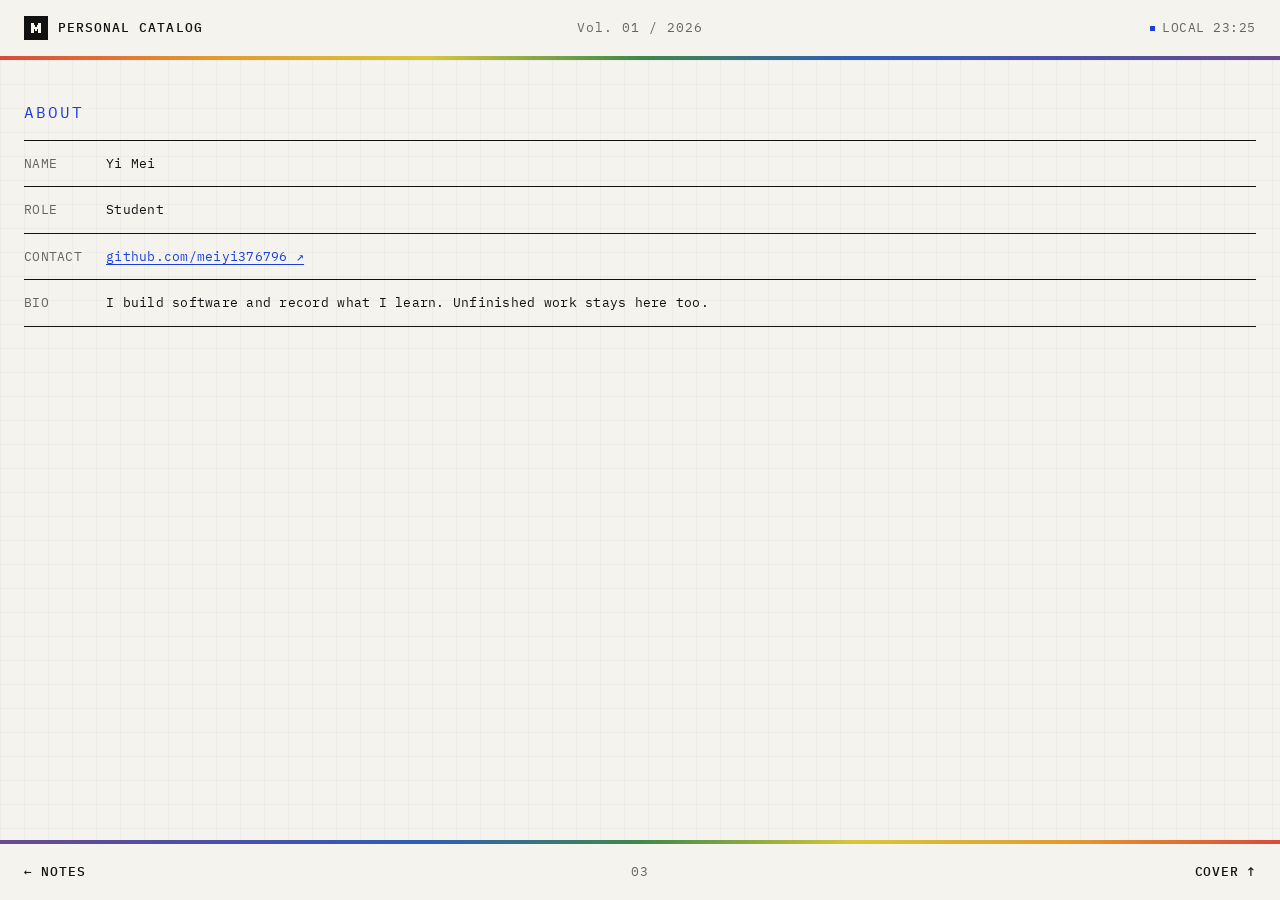
==== about/index.html @ 5c48a01b "chore: deploy site (1527cb1)" ====
<!DOCTYPE html><html lang="en"><head><meta charset="utf-8"><meta name="viewport" content="width=device-width, initial-scale=1"><title>About — Personal Catalog</title><meta name="description" content="I build software and record what I learn. Unfinished work stays here too."><meta name="author" content="Yi Mei"><meta name="theme-color" content="#F4F3EE"><link rel="canonical" href="https://meiyi376796.github.io/about/"><link rel="icon" type="image/svg+xml" href="/favicon.svg"><meta property="og:type" content="website"><meta property="og:site_name" content="Personal Catalog"><meta property="og:title" content="About — Personal Catalog"><meta property="og:description" content="I build software and record what I learn. Unfinished work stays here too."><meta property="og:url" content="https://meiyi376796.github.io/about/"><meta name="twitter:card" content="summary"><meta name="twitter:title" content="About — Personal Catalog"><meta name="twitter:description" content="I build software and record what I learn. Unfinished work stays here too."><link rel="preload" href="/_astro/libre-franklin-latin-400-normal.DNAyL8lK.woff2" as="font" type="font/woff2" crossorigin="anonymous"><link rel="preload" href="/_astro/libre-franklin-latin-700-normal.TBBKpXzk.woff2" as="font" type="font/woff2" crossorigin="anonymous"><link rel="preload" href="/_astro/ibm-plex-mono-latin-400-normal.DMJ8VG8y.woff2" as="font" type="font/woff2" crossorigin="anonymous"><link rel="preload" href="/_astro/ibm-plex-mono-latin-500-normal.DSY6xOcd.woff2" as="font" type="font/woff2" crossorigin="anonymous"><link rel="stylesheet" href="/_astro/sections.2xleuNzZ.css"></head><body class="site"><a class="skip" href="#main">Skip to content</a><header class="site-header"><div class="masthead"><a class="brand" href="/" aria-label="Personal Catalog, home"><span class="brand__mark" aria-hidden="true"><svg viewBox="0 0 16 16" shape-rendering="crispEdges" aria-hidden="true" focusable="false"><g fill="currentColor"><rect x="3" y="3" width="3" height="10"></rect><rect x="10" y="3" width="3" height="10"></rect><rect x="6" y="5" width="1" height="2"></rect><rect x="9" y="5" width="1" height="2"></rect><rect x="6" y="7" width="4" height="2"></rect><rect x="7" y="9" width="2" height="2"></rect></g></svg></span><span class="brand__text">Personal Catalog</span></a><span class="masthead__edition" data-volume>Vol. 01 / 2026</span><div class="clock" aria-hidden="true"><span class="clock__dot"></span><span id="clock">LOCAL</span></div></div><div class="rainbow" aria-hidden="true"></div></header><script>
  // Inline so the clock is set before the new page is captured.
  const clock = document.getElementById("clock");
  const fmt = new Intl.DateTimeFormat("en-GB", {
    hour: "2-digit",
    minute: "2-digit",
    hour12: false,
  });
  let timer;
  const tick = () => {
    const now = new Date();
    clock.textContent = `LOCAL ${fmt.format(now)}`;
    clearTimeout(timer);
    timer = window.setTimeout(
      tick,
      60000 - (now.getSeconds() * 1000 + now.getMilliseconds()),
    );
  };
  tick();
  document.addEventListener("visibilitychange", () => {
    if (!document.hidden) tick();
  });

  const brand = document.querySelector(".brand");
  const brandText = brand?.querySelector(".brand__text");

  const fitBrand = () => {
    if (!brand || !brandText) return;
    brand.removeAttribute("data-compact");
    if (brandText.scrollWidth > brandText.clientWidth) {
      brand.setAttribute("data-compact", "");
    }
  };

  fitBrand();
  document.fonts?.ready.then(fitBrand);
  window.addEventListener("resize", fitBrand, { passive: true });
  // Pinch zoom moves the visual viewport without a window resize, so refit on both signals.
  window.visualViewport?.addEventListener("resize", fitBrand, { passive: true });
  window.addEventListener("pageshow", fitBrand);
  if ("ResizeObserver" in window && brandText) {
    new ResizeObserver(fitBrand).observe(brandText);
  }
</script><main class="stage" id="main" tabindex="-1"><section class="sheet" aria-label="About"><div class="sheet__main"><div class="sheet__body"><div class="sheet__head"><h1 class="sheet__title">About</h1></div><dl class="spec-table"><div><dt>Name</dt><dd>Yi Mei</dd></div><div><dt>Role</dt><dd>Student</dd></div><div><dt>Contact</dt><dd><a href="https://github.com/meiyi376796" target="_blank" rel="noopener noreferrer">github.com/meiyi376796 ↗<span class="visually-hidden"> (opens in a new tab)</span></a></dd></div><div class="spec-table__bio"><dt>Bio</dt><dd>I build software and record what I learn. Unfinished work stays here too.</dd></div></dl></div></div></section></main><footer class="bar"><div class="rainbow rainbow--reverse" aria-hidden="true"></div><div class="bar__inner"><a class="bar__link" href="/notes/" aria-label="Notes">← Notes</a><span class="bar__center">03</span><a class="bar__link bar__link--next" href="/" aria-label="Cover">Cover ↑</a></div></footer><script type="module">var e=document.querySelector(`[data-scroll-top]`),t=document.querySelector(`.stage`);e?.addEventListener(`click`,e=>{if(!t)return;e.preventDefault();let n=window.matchMedia(`(prefers-reduced-motion: reduce)`).matches;t.scrollTo({top:0,behavior:n?`auto`:`smooth`})});</script><div class="gate gate--narrow"><p class="gate__kicker">Minimum viewport</p><p class="gate__title">320 px</p><p class="gate__note">Zoom out to continue.</p></div><div class="gate gate--wide"><p class="gate__kicker">Maximum viewport</p><p class="gate__title">2560 px</p><p class="gate__note">Zoom in to continue.</p></div><div class="gate gate--fallback"><p class="gate__kicker">Unsupported browser</p><p class="gate__title">Update required.</p><p class="gate__note">This catalog needs a current browser.</p></div><script type="module">var e=e=>String(e).padStart(2,`0`),t={startYear:2026,rolloverMonth:5,rolloverDay:27},{label:n}=((n=new Date)=>{let r=t.rolloverMonth-1,i=n.getFullYear();return n.getMonth()>r||n.getMonth()===r&&n.getDate()>=t.rolloverDay||--i,i=Math.max(i,t.startYear),{label:`Vol. ${e(i-t.startYear+1)} / ${i}`}})();document.querySelectorAll(`[data-volume]`).forEach(e=>{e.textContent=n});</script></body></html>
---- _astro/sections.2xleuNzZ.css ----
:root{--paper:#f4f3ee;--platinum:#e7e5de;--ink:#111;--muted:#666660;--accent:#1b3fd8;--rainbow-1:#d94a3a;--rainbow-2:#e39b2d;--rainbow-3:#d8c63a;--rainbow-4:#3c8a4a;--rainbow-5:#2e5fb7;--rainbow-6:#4b4fa8;--rainbow-7:#6b4a8e;--mono:"IBM Plex Mono", ui-monospace, monospace;--sans:"Libre Franklin", "Helvetica Neue", Arial, sans-serif;--text-micro:11px;--text-mono:13px;--text-small:16px;--text-body:18px;--text-lede:clamp(20px, 2vw, 24px);--text-h2:32px;--text-display-cover:clamp(56px, min(8vw, 13vh), 120px);--text-display-catalog:clamp(64px, min(11vw, 16vh), 150px);--text-display-404:clamp(56px, min(8vw, 12vh), 96px);--text-display-entry:clamp(52px, min(7vw, 11vh), 88px);--text-thesis:clamp(22px, min(2.4vw, 3.6vh), 30px);--tracking-tight:.02em;--tracking-snug:.04em;--tracking:.06em;--tracking-wide:.08em;--tracking-wider:.12em;--page:1280px;--gutter:24px;--masthead-h:56px;--strip-h:4px;--header-h:calc(var(--masthead-h) + var(--strip-h));--bar-h:56px;--bar-total:calc(var(--bar-h) + var(--strip-h));--step:80ms}@view-transition{navigation:auto}@font-face{font-family:Libre Franklin;src:url(/_astro/libre-franklin-latin-400-normal.DNAyL8lK.woff2)format("woff2");font-weight:400;font-style:normal;font-display:swap}@font-face{font-family:Libre Franklin;src:url(/_astro/libre-franklin-latin-700-normal.TBBKpXzk.woff2)format("woff2");font-weight:700;font-style:normal;font-display:swap}@font-face{font-family:IBM Plex Mono;src:url(/_astro/ibm-plex-mono-latin-400-normal.DMJ8VG8y.woff2)format("woff2");font-weight:400;font-style:normal;font-display:swap}@font-face{font-family:IBM Plex Mono;src:url(/_astro/ibm-plex-mono-latin-500-normal.DSY6xOcd.woff2)format("woff2");font-weight:500;font-style:normal;font-display:swap}*,:before,:after{box-sizing:border-box;border-radius:0}html{color-scheme:light;scrollbar-width:none;-webkit-text-size-adjust:100%;text-size-adjust:100%}html::-webkit-scrollbar{display:none}body{background:var(--paper);color:var(--ink);font-family:var(--sans);font-size:var(--text-small);margin:0;line-height:1.65}.site{overflow:hidden}::selection{background:var(--ink);color:var(--paper)}a{color:var(--accent);text-underline-offset:3px;text-decoration-thickness:1px}:focus-visible{outline:2px solid var(--ink);outline-offset:3px}.catalog :focus-visible{outline-color:var(--paper)}.catalog .index-row:focus-visible{outline-color:currentColor}#main:focus{outline:none}.skip{z-index:300;background:var(--ink);color:var(--paper);font-family:var(--mono);font-size:var(--text-mono);padding:8px 12px;text-decoration:none;position:absolute;top:0;left:-9999px}.skip:focus{top:12px;left:12px}.skip:focus-visible{outline-color:var(--accent);outline-offset:2px}.visually-hidden{clip:rect(0, 0, 0, 0);white-space:nowrap;border:0;width:1px;height:1px;margin:-1px;padding:0;position:absolute;overflow:hidden}.site-header{z-index:100;background:var(--paper);view-transition-name:masthead;position:relative}.masthead{width:100%;height:var(--masthead-h);padding:0 var(--gutter);grid-template-columns:1fr auto 1fr;align-items:center;gap:16px;display:grid}.rainbow{--rainbow-stops:var(--rainbow-1) 0%, var(--rainbow-2) 16.6667%, var(--rainbow-3) 33.3333%, var(--rainbow-4) 50%, var(--rainbow-5) 66.6667%, var(--rainbow-6) 83.3333%, var(--rainbow-7) 100%;width:100%;height:var(--strip-h);background-image:linear-gradient(90deg, var(--rainbow-stops))}.brand{min-width:44px;max-width:100%;min-height:44px;color:var(--ink);font-family:var(--mono);font-size:var(--text-mono);letter-spacing:var(--tracking-wide);text-transform:uppercase;white-space:nowrap;justify-self:start;align-items:center;gap:10px;font-weight:500;text-decoration:none;display:inline-flex}.brand__text{text-overflow:ellipsis;min-width:0;overflow:hidden}.brand[data-compact] .brand__text{display:none}.brand:active{color:var(--accent)}@media (hover:hover){.brand:hover{color:var(--accent)}}.brand__mark{background:var(--ink);width:24px;height:24px;color:var(--paper);place-items:center;display:grid}.brand__mark svg{width:16px;height:16px;display:block}.masthead__edition{color:var(--muted);font-family:var(--mono);font-size:var(--text-mono);letter-spacing:var(--tracking-wide);font-variant-numeric:tabular-nums;white-space:nowrap;justify-self:center}.clock{color:var(--muted);font-family:var(--mono);font-size:var(--text-mono);letter-spacing:var(--tracking-snug);font-variant-numeric:tabular-nums;white-space:nowrap;justify-self:end;align-items:center;gap:7px;display:inline-flex}.clock__dot{background:var(--accent);width:5px;height:5px}.bar{z-index:90;background:var(--paper);view-transition-name:bar;position:fixed;bottom:0;left:0;right:0}.rainbow--reverse{background-image:linear-gradient(270deg, var(--rainbow-stops))}.bar__inner{width:100%;height:var(--bar-h);padding:0 var(--gutter);color:var(--muted);font-family:var(--mono);font-size:var(--text-mono);letter-spacing:var(--tracking);text-transform:uppercase;grid-template-columns:1fr auto 1fr;align-items:center;gap:16px;display:grid}.bar__link{min-width:44px;min-height:44px;color:var(--ink);white-space:nowrap;justify-self:start;align-items:center;font-weight:500;text-decoration:none;display:inline-flex}.bar__link--next{text-align:right;justify-content:flex-end;justify-self:end}.bar__link:active{color:var(--accent)}@media (hover:hover){.bar__link:hover{color:var(--accent)}}.bar__center{color:var(--muted);font-variant-numeric:tabular-nums;white-space:nowrap;justify-self:center}.stage{height:calc(100vh - var(--header-h) - var(--bar-total));height:calc(100svh - var(--header-h) - var(--bar-total));overscroll-behavior:contain;scrollbar-width:none;position:relative;overflow:hidden auto}.stage::-webkit-scrollbar{display:none}.panel{background:var(--paper);flex-direction:column;height:100%;display:flex;overflow:hidden}.sheet{flex-direction:column;min-height:100%;display:flex}.cover{height:auto;min-height:100%;overflow:visible}.cover__main{flex:1 0 auto;grid-template-rows:auto minmax(min-content,1fr);grid-template-columns:1fr;min-height:0;display:grid;position:relative}.cover__main:after{content:"";z-index:2;background:var(--ink);pointer-events:none;width:1px;display:none;position:absolute;top:0;bottom:0;left:50%;transform:translate(-50%)}.cover__copy{flex-direction:column;justify-content:flex-start;min-width:0;min-height:0;padding:22px 16px 20px;display:flex}.kicker{color:var(--muted);font-family:var(--mono);font-size:var(--text-mono);letter-spacing:var(--tracking-wider);text-transform:uppercase;margin:0 0 18px}h1{font-family:var(--sans);letter-spacing:-.035em;margin:0 0 14px;font-weight:700;line-height:.9}.cover h1{font-size:var(--text-display-cover)}.thesis{max-width:22ch;font-size:var(--text-thesis);letter-spacing:-.02em;margin:0 0 14px;font-weight:700;line-height:1.3}.lede{max-width:46ch;color:var(--muted);font-size:var(--text-small);margin:0 0 28px;line-height:1.7}.cover__plate{border-top:1px solid var(--ink);background-color:var(--platinum);background-image:linear-gradient(to right, color-mix(in srgb, var(--ink) 6%, transparent) 1px, transparent 1px), linear-gradient(to bottom, color-mix(in srgb, var(--ink) 6%, transparent) 1px, transparent 1px);background-size:24px 24px;grid-template-rows:auto minmax(min-content,1fr);min-width:0;min-height:min-content;margin:0;display:grid;container-type:inline-size}.cover__label{border:1px solid var(--ink);background:var(--paper);max-width:calc(100% - 32px);color:var(--ink);font-family:var(--mono);font-size:var(--text-micro);letter-spacing:var(--tracking-wide);text-transform:uppercase;justify-self:start;margin:clamp(8px,1.5cqw,12px) 16px 0;padding:2px 5px;font-weight:500}.cover__specimen{grid-template-rows:minmax(min-content,1fr) auto;grid-template-columns:repeat(3,minmax(0,1fr));align-items:end;gap:16px 0;min-width:0;min-height:min-content;padding:12px clamp(16px,3cqw,32px);display:grid}.cover__spec{width:max-content;max-width:100%;font-family:var(--mono);font-size:var(--text-mono);letter-spacing:var(--tracking-tight);flex-wrap:wrap;grid-area:2/1/auto/-1;justify-self:start;gap:8px 24px;line-height:1.4;display:flex}.cover__spec-group{gap:inherit;flex-wrap:wrap;min-width:0;max-width:100%;margin:0;display:flex}.cover__spec div{flex-direction:column;align-items:flex-start;min-width:0;max-width:100%;display:flex}.cover__spec dt{color:var(--muted);font-size:var(--text-micro);letter-spacing:var(--tracking-wider);text-transform:uppercase;font-weight:500}.cover__spec dd{color:var(--accent);text-align:left;margin:0}.cover__drawing{aspect-ratio:1;grid-area:1/2/auto/4;place-self:center;width:min(100%,40cqw);min-width:0;max-width:384px}.cover__mark{width:100%;height:100%;color:var(--ink);display:block}.cover__data{font-family:var(--mono);flex-wrap:wrap;gap:8px 14px;margin:0 0 28px;display:flex}.cover__data div{min-width:0}.cover__data dt{color:var(--muted);font-size:var(--text-micro);letter-spacing:var(--tracking-wider);text-transform:uppercase;margin:0 0 2px;font-weight:500}.cover__data dd{overflow-wrap:anywhere;font-size:var(--text-mono);letter-spacing:var(--tracking-tight);margin:0}.cover__data a{color:var(--ink);text-decoration:none}.cover__data a:active{color:var(--accent)}@media (hover:hover){.cover__data a:hover{text-decoration:underline}}@media (width>=1081px){.cover__main{grid-template-rows:1fr;grid-template-columns:minmax(0,6fr) minmax(0,6fr)}.cover__main:after{display:block}.cover__copy{justify-content:center;padding:48px}.cover__plate{border-top:0}.cover__data{gap:16px 28px}}.catalog{background:var(--accent);color:var(--paper)}.catalog__inner{min-height:0;width:min(100%, var(--page));padding:40px var(--gutter);flex-direction:column;flex:1;justify-content:center;margin:0 auto;display:flex}.catalog__top{color:color-mix(in srgb, var(--paper) 80%, transparent);font-family:var(--mono);font-size:var(--text-mono);letter-spacing:var(--tracking-wider);text-transform:uppercase;justify-content:flex-end;gap:16px;display:flex}.catalog__title{color:var(--paper);font-size:var(--text-display-catalog);letter-spacing:-.035em;margin:20px 0 32px;font-weight:700;line-height:.9}.catalog__index{border-top:1px solid color-mix(in srgb, var(--paper) 35%, transparent)}.index-row{border:0;border-bottom:1px solid color-mix(in srgb, var(--paper) 35%, transparent);width:100%;color:var(--paper);font:inherit;text-align:left;cursor:pointer;transition:background-color var(--step) steps(2), color var(--step) steps(2);background-color:#0000;background-clip:padding-box;grid-template-columns:64px minmax(0,1fr) auto 28px;align-items:center;gap:18px;padding:15px 4px;text-decoration:none;display:grid}.index-row:active{background-color:var(--paper);color:var(--accent)}.index-row:active .catalog__no,.index-row:active .catalog__count{color:color-mix(in srgb, var(--accent) 80%, transparent)}.index-row:active .catalog__arrow{transform:translate(2px)}@media (hover:hover){.index-row:hover{background-color:var(--paper);color:var(--accent)}.index-row:hover .catalog__no,.index-row:hover .catalog__count{color:color-mix(in srgb, var(--accent) 80%, transparent)}.index-row:hover .catalog__arrow{transform:translate(2px)}}.catalog__no{color:color-mix(in srgb, var(--paper) 80%, transparent);font-family:var(--mono);font-size:var(--text-mono);letter-spacing:var(--tracking-wide)}.catalog__name{min-width:0;font-size:var(--text-lede);letter-spacing:-.02em;white-space:nowrap;font-weight:700}.catalog__count{color:color-mix(in srgb, var(--paper) 80%, transparent);font-family:var(--mono);font-size:var(--text-mono);letter-spacing:var(--tracking-wide);text-transform:uppercase;white-space:nowrap}.catalog__arrow{text-align:right;font-size:var(--text-body);transition:transform var(--step) steps(2);grid-column:4}.sheet,.entry{background-color:var(--paper);background-image:linear-gradient(to right, color-mix(in srgb, var(--ink) 3%, transparent) 1px, transparent 1px), linear-gradient(to bottom, color-mix(in srgb, var(--ink) 3%, transparent) 1px, transparent 1px);background-size:24px 24px}.sheet__main{min-height:0;width:min(100%, var(--page));padding:44px var(--gutter) 28px;flex-direction:column;flex:1;justify-content:flex-start;margin:0 auto;display:flex}.sheet__title{color:var(--accent);font-family:var(--mono);font-size:var(--text-small);letter-spacing:var(--tracking-wider);text-transform:uppercase;margin:0;font-weight:400;line-height:1}.sheet__head{justify-content:space-between;align-items:baseline;gap:16px;display:flex}.sheet__count{color:var(--muted);font-family:var(--mono);font-size:var(--text-mono);letter-spacing:var(--tracking-wide);text-transform:uppercase;white-space:nowrap;line-height:1}.sheet__body{flex-direction:column;flex:1;gap:20px;min-width:0;min-height:0;display:flex}.ledger{--ledger-no:64px;--ledger-gap:18px;--ledger-arrow:28px;border-top:1px solid var(--ink);min-height:0;font-family:var(--mono);flex-direction:column;flex:1;display:flex}.ledger__row{grid-template-columns:var(--ledger-no) minmax(0, 1fr) auto var(--ledger-arrow);gap:var(--ledger-gap);border-bottom:1px solid var(--ink);align-items:center;padding:18px 0;display:grid}a.ledger__row{color:inherit;transition:background-color var(--step) steps(2);text-decoration:none}a.ledger__row:active{background:var(--platinum)}@media (hover:hover){a.ledger__row:hover{background:var(--platinum)}}.ledger__arrow{color:var(--muted);font-family:var(--mono);font-size:var(--text-mono);text-align:right;transition:color var(--step) steps(2), transform var(--step) steps(2);display:block}a.ledger__row:active .ledger__main h2{text-underline-offset:4px;text-decoration:underline 1px}a.ledger__row:active .ledger__arrow{color:var(--accent);transform:translate(2px,-2px)}@media (hover:hover){a.ledger__row:hover .ledger__main h2{text-underline-offset:4px;text-decoration:underline 1px}a.ledger__row:hover .ledger__arrow{color:var(--accent);transform:translate(2px,-2px)}}.ledger__metas{grid-template-columns:90px 100px;gap:18px;display:grid}.ledger__row--head{color:var(--muted);font-size:var(--text-mono);letter-spacing:var(--tracking-wider);text-transform:uppercase;padding:9px 0;font-weight:500}.ledger__no{color:var(--muted);font-size:var(--text-mono);letter-spacing:var(--tracking);white-space:nowrap}.ledger__main{min-width:0}.ledger__main h2{font-family:var(--sans);font-size:var(--text-body);letter-spacing:-.015em;margin:0 0 4px;font-weight:700}.ledger__main p{color:var(--muted);font-family:var(--mono);font-size:var(--text-mono);letter-spacing:var(--tracking-tight);margin:0;line-height:1.7}.ledger__meta{color:var(--ink);font-size:var(--text-mono);letter-spacing:var(--tracking);text-transform:uppercase;white-space:nowrap}.ledger__meta-label{color:var(--muted);margin-right:6px;display:none}.ledger__empty{min-height:180px;padding:28px 0 28px calc(var(--ledger-no) + var(--ledger-gap));border-bottom:1px solid var(--ink);flex:1;align-items:center;display:flex}.ledger__empty p{font-family:var(--mono);font-size:var(--text-small);color:var(--muted);letter-spacing:var(--tracking-snug);margin:0;font-weight:400;line-height:1.5}.spec-table__bio dd{max-width:80ch;font-family:var(--mono);font-size:var(--text-mono);letter-spacing:var(--tracking-tight);text-wrap:pretty}.spec-table{border-bottom:1px solid var(--ink);font-family:var(--mono);font-size:var(--text-mono);letter-spacing:var(--tracking-tight);margin:0;display:grid}.spec-table div{border-top:1px solid var(--ink);grid-template-columns:64px minmax(0,1fr);gap:18px;padding:12px 0;display:grid}.spec-table dt{color:var(--muted);text-transform:uppercase;margin:0}.spec-table dd{overflow-wrap:anywhere;margin:0}.entry{flex-direction:column;min-height:100%;display:flex}.entry__hero-wrap,.entry__grid-wrap{width:min(100%, var(--page));padding-right:var(--gutter);padding-left:var(--gutter);margin:0 auto}.entry__hero-wrap{padding-top:clamp(52px,8vw,88px);padding-bottom:40px}.entry__kicker{color:var(--accent);font-family:var(--mono);font-size:var(--text-mono);letter-spacing:var(--tracking-wider);text-transform:uppercase;margin:0 0 18px}.entry__hero-wrap h1{max-width:18ch;font-size:var(--text-display-entry);letter-spacing:-.04em;margin:0 0 24px;line-height:.92}.entry__lede{max-width:52ch;color:var(--muted);font-size:var(--text-lede);letter-spacing:-.015em;text-wrap:pretty;margin:0;line-height:1.35}.entry__grid-wrap{flex:1;padding-bottom:72px}.entry__grid{border-top:1px solid var(--ink);grid-template-columns:minmax(0,1fr) 200px;gap:48px;padding-top:28px;display:grid}.entry__rail{text-align:right;align-self:start;position:sticky;top:24px}.entry__meta{font-family:var(--mono);font-size:var(--text-mono);letter-spacing:var(--tracking);text-transform:uppercase;flex-direction:column;gap:24px;margin:0;display:flex}.entry__meta div{flex-direction:column;gap:4px;display:flex}.entry__meta dt{color:var(--muted);margin:0}.entry__meta dd{margin:0}.entry__body{min-width:0;max-width:68ch;font-size:var(--text-body);text-wrap:pretty;line-height:1.7}.entry__body>*{margin:0}.entry__body>*+*{margin-top:1.1em}.entry__body>:first-child{margin-top:0}.entry__body h1,.entry__body h2{font-size:var(--text-h2);letter-spacing:-.02em;margin-top:1.8em;line-height:1.15}.entry__body h3{font-size:var(--text-lede);letter-spacing:-.015em;margin-top:1.5em;line-height:1.2}.entry__body h4{font-size:var(--text-body);letter-spacing:-.01em;margin-top:1.4em;line-height:1.3}.entry__body h5,.entry__body h6{font-size:var(--text-small);margin-top:1.3em;line-height:1.4}.entry__body ul,.entry__body ol{padding-left:1.25em}.entry__body li+li{margin-top:.3em}.entry__body blockquote{border-left:2px solid var(--accent);color:var(--muted);margin:0;padding-left:18px}.entry__body code{font-family:var(--mono);font-size:.88em}.entry__body pre{background:var(--platinum);font-family:var(--mono);font-size:var(--text-mono);padding:16px;line-height:1.6;overflow-x:auto}.entry__body pre code{font-size:inherit}.entry__body img{max-width:100%;height:auto}.entry__body .table-wrap{overflow-x:auto}.entry__body table{border-collapse:collapse;width:100%;font-family:var(--mono);font-size:var(--text-mono);letter-spacing:var(--tracking-tight);line-height:1.7}.entry__body th,.entry__body td{border-bottom:1px solid var(--ink);text-align:left;vertical-align:top;padding:7px 12px 7px 0}.entry__body thead th{border-top:1px solid var(--ink);color:var(--muted);letter-spacing:var(--tracking-wider);text-transform:uppercase;font-weight:500}.entry__body hr{border:0;border-top:1px solid var(--ink);margin:2em 0}.notfound{min-height:100%;width:min(100%, var(--page));padding:64px var(--gutter);flex-direction:column;justify-content:center;margin:0 auto;display:flex}.notfound h1{font-size:var(--text-display-404);margin:0 0 16px}.notfound .lede{margin-bottom:0}@media (width<=1080px){.sheet__main{padding-top:28px}}@media (width<=720px){.masthead,.bar__inner,.notfound{padding-left:16px;padding-right:16px}.catalog__inner{padding:24px 16px}.catalog__title{margin:14px 0 20px}.index-row{grid-template-columns:56px minmax(0,1fr) auto 20px;gap:12px;padding:12px 0}.catalog__name{white-space:normal}.sheet__main{padding:22px 16px 18px}.sheet__body{gap:18px}.ledger{--ledger-no:56px;--ledger-gap:12px;--ledger-arrow:20px}.ledger__row--head{display:none}.ledger__row{grid-template-columns:var(--ledger-no) minmax(0, 1fr) var(--ledger-arrow);gap:6px var(--ledger-gap);padding:14px 0}.ledger__arrow{font-size:var(--text-mono);grid-area:1/3;align-self:start;margin-top:3px}.ledger__no{grid-row:1/span 2;align-self:start}.ledger__main{grid-column:2}.ledger__main h2{font-size:var(--text-small)}.ledger__metas{flex-wrap:wrap;grid-column:2;gap:6px 14px;display:flex}.ledger__row>.ledger__meta{grid-column:2}.ledger__meta-label{display:inline}.ledger__empty{min-height:140px;padding-left:calc(var(--ledger-no) + var(--ledger-gap))}.spec-table div{grid-template-columns:64px minmax(0,1fr);gap:10px;padding:10px 0}.catalog__top{font-size:var(--text-micro)}.entry__hero-wrap,.entry__grid-wrap{padding-left:16px;padding-right:16px}.entry__hero-wrap{padding-top:40px;padding-bottom:28px}.entry__hero-wrap h1{max-width:none}.entry__grid-wrap{padding-bottom:56px}.entry__grid{grid-template-columns:minmax(0,1fr);gap:28px;padding-top:22px}.entry__rail{text-align:left;order:-1;position:static}.entry__meta{flex-flow:wrap;gap:16px 24px}.entry__meta div{flex-direction:row;gap:6px}.entry__body{font-size:var(--text-small)}}@media (height<=720px) and (width>=721px){.cover__copy{padding-top:24px;padding-bottom:24px}.lede{margin-bottom:18px}.catalog__inner{padding-top:24px;padding-bottom:24px}.catalog__title{margin:14px 0 16px}.index-row{padding:10px 4px}.sheet__main{padding-top:28px}}@media (prefers-reduced-motion:reduce){*,:before,:after{transition-duration:.01ms!important;animation-duration:.01ms!important;animation-iteration-count:1!important}::view-transition-group(*),::view-transition-old(*),::view-transition-new(*){animation:none!important}}@media (width<=480px){.clock{display:none}.cover__data{gap:8px 10px}}@media (orientation:landscape) and (height>=481px) and (height<=768px),(orientation:landscape) and (height<=480px) and (width>=801px){.cover__main{grid-template-rows:1fr;grid-template-columns:minmax(0,1fr) minmax(0,1fr)}.cover__main:after{display:block}.cover__copy{justify-content:center;padding:16px}.cover__plate{border-top:0}}@media (orientation:landscape) and (height<=500px) and (width<=1080px){.cover__copy{padding:8px 16px}.cover__data{margin-bottom:16px}.cover__copy .thesis{margin-bottom:10px}.cover__copy .lede{margin-bottom:12px}.catalog__inner{padding:10px 16px}.catalog__title{margin:4px 0 8px}.index-row{padding:7px 0}.sheet__main{padding:14px 16px}.ledger__empty{min-height:100px}.spec-table div{padding:8px 0}}@media (height<=480px){.catalog{height:auto;min-height:100%;position:static;overflow:visible}}@media (height<=480px) and (orientation:portrait),(height<=480px) and (width<=800px){.cover__main{grid-template-rows:auto auto}.cover__copy{min-height:auto;padding:20px var(--gutter)}}.gate{z-index:400;visibility:visible;background:var(--paper);text-align:center;flex-direction:column;justify-content:center;align-items:center;gap:.9vw;padding:1.5vw;display:none;position:fixed;inset:0}.gate__kicker,.gate__note{color:var(--muted);font-family:var(--mono);letter-spacing:var(--tracking-wider);text-transform:uppercase;margin:0;font-size:1.3vw}.gate__title{font-family:var(--sans);letter-spacing:-.035em;margin:0;font-size:4vw;font-weight:700;line-height:.9}@media (pointer:coarse){.gate{gap:2.7vw;padding:4.5vw}.gate__kicker,.gate__note{font-size:3.9vw}.gate__title{font-size:12vw}}.site{visibility:hidden}.gate--fallback{z-index:500;display:flex}@supports (display:grid) and (display:flex) and (--page:1280px){.site{visibility:visible}.gate--fallback{display:none}}@media (width<=319px){.site{visibility:hidden}.gate--narrow{display:flex}}@media (width>=2561px){.site{visibility:hidden}.gate--wide{display:flex}}
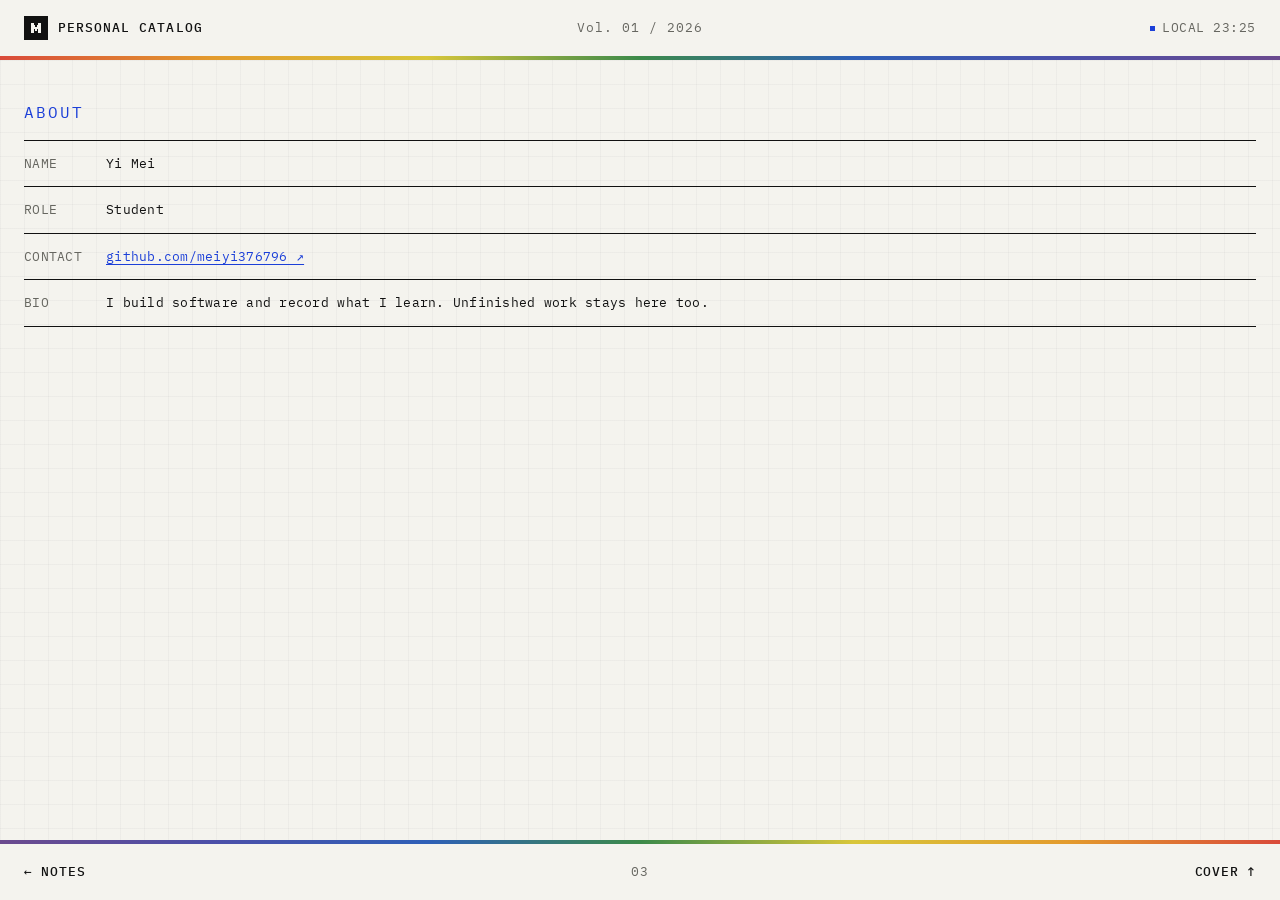
==== commit 6ebacb96: "chore: deploy site (a3117ee)" ====
--- a/about/index.html
+++ b/about/index.html
@@ -1,4 +1,4 @@
-<!DOCTYPE html><html lang="en"><head><meta charset="utf-8"><meta name="viewport" content="width=device-width, initial-scale=1"><title>About — Personal Catalog</title><meta name="description" content="I build software and record what I learn. Unfinished work stays here too."><meta name="author" content="Yi Mei"><meta name="theme-color" content="#F4F3EE"><link rel="canonical" href="https://meiyi376796.github.io/about/"><link rel="icon" type="image/svg+xml" href="/favicon.svg"><meta property="og:type" content="website"><meta property="og:site_name" content="Personal Catalog"><meta property="og:title" content="About — Personal Catalog"><meta property="og:description" content="I build software and record what I learn. Unfinished work stays here too."><meta property="og:url" content="https://meiyi376796.github.io/about/"><meta name="twitter:card" content="summary"><meta name="twitter:title" content="About — Personal Catalog"><meta name="twitter:description" content="I build software and record what I learn. Unfinished work stays here too."><link rel="preload" href="/_astro/libre-franklin-latin-400-normal.DNAyL8lK.woff2" as="font" type="font/woff2" crossorigin="anonymous"><link rel="preload" href="/_astro/libre-franklin-latin-700-normal.TBBKpXzk.woff2" as="font" type="font/woff2" crossorigin="anonymous"><link rel="preload" href="/_astro/ibm-plex-mono-latin-400-normal.DMJ8VG8y.woff2" as="font" type="font/woff2" crossorigin="anonymous"><link rel="preload" href="/_astro/ibm-plex-mono-latin-500-normal.DSY6xOcd.woff2" as="font" type="font/woff2" crossorigin="anonymous"><link rel="stylesheet" href="/_astro/sections.2xleuNzZ.css"></head><body class="site"><a class="skip" href="#main">Skip to content</a><header class="site-header"><div class="masthead"><a class="brand" href="/" aria-label="Personal Catalog, home"><span class="brand__mark" aria-hidden="true"><svg viewBox="0 0 16 16" shape-rendering="crispEdges" aria-hidden="true" focusable="false"><g fill="currentColor"><rect x="3" y="3" width="3" height="10"></rect><rect x="10" y="3" width="3" height="10"></rect><rect x="6" y="5" width="1" height="2"></rect><rect x="9" y="5" width="1" height="2"></rect><rect x="6" y="7" width="4" height="2"></rect><rect x="7" y="9" width="2" height="2"></rect></g></svg></span><span class="brand__text">Personal Catalog</span></a><span class="masthead__edition" data-volume>Vol. 01 / 2026</span><div class="clock" aria-hidden="true"><span class="clock__dot"></span><span id="clock">LOCAL</span></div></div><div class="rainbow" aria-hidden="true"></div></header><script>
+<!DOCTYPE html><html lang="en"><head><meta charset="utf-8"><meta name="viewport" content="width=device-width, initial-scale=1"><title>About — Personal Catalog</title><meta name="description" content="I build software and record what I learn. Unfinished work stays here too."><meta name="author" content="Yi Mei"><meta name="theme-color" content="#F4F3EE"><link rel="canonical" href="https://meiyi376796.github.io/about/"><link rel="icon" type="image/svg+xml" href="/favicon.svg"><meta property="og:type" content="website"><meta property="og:site_name" content="Personal Catalog"><meta property="og:title" content="About — Personal Catalog"><meta property="og:description" content="I build software and record what I learn. Unfinished work stays here too."><meta property="og:url" content="https://meiyi376796.github.io/about/"><meta name="twitter:card" content="summary"><meta name="twitter:title" content="About — Personal Catalog"><meta name="twitter:description" content="I build software and record what I learn. Unfinished work stays here too."><link rel="preload" href="/_astro/libre-franklin-latin-400-normal.DNAyL8lK.woff2" as="font" type="font/woff2" crossorigin="anonymous"><link rel="preload" href="/_astro/libre-franklin-latin-700-normal.TBBKpXzk.woff2" as="font" type="font/woff2" crossorigin="anonymous"><link rel="preload" href="/_astro/ibm-plex-mono-latin-400-normal.DMJ8VG8y.woff2" as="font" type="font/woff2" crossorigin="anonymous"><link rel="preload" href="/_astro/ibm-plex-mono-latin-500-normal.DSY6xOcd.woff2" as="font" type="font/woff2" crossorigin="anonymous"><link rel="stylesheet" href="/_astro/sections.CsPCtzQ-.css"></head><body class="site"><a class="skip" href="#main">Skip to content</a><header class="site-header"><div class="masthead"><a class="brand" href="/" aria-label="Personal Catalog, home"><span class="brand__mark" aria-hidden="true"><svg viewBox="0 0 16 16" shape-rendering="crispEdges" aria-hidden="true" focusable="false"><g fill="currentColor"><rect x="3" y="3" width="3" height="10"></rect><rect x="10" y="3" width="3" height="10"></rect><rect x="6" y="5" width="1" height="2"></rect><rect x="9" y="5" width="1" height="2"></rect><rect x="6" y="7" width="4" height="2"></rect><rect x="7" y="9" width="2" height="2"></rect></g></svg></span><span class="brand__text">Personal Catalog</span></a><span class="masthead__edition" data-volume>Vol. 01 / 2026</span><div class="clock" aria-hidden="true"><span class="clock__dot"></span><span id="clock">LOCAL</span></div></div><div class="rainbow" aria-hidden="true"></div></header><script>
   // Inline so the clock is set before the new page is captured.
   const clock = document.getElementById("clock");
   const fmt = new Intl.DateTimeFormat("en-GB", {
@@ -24,9 +24,22 @@
   const brand = document.querySelector(".brand");
   const brandText = brand?.querySelector(".brand__text");
 
+  const railStage = window.matchMedia(
+    "(max-height: 480px) and (orientation: landscape) and (min-width: 448px)",
+  );
   const fitBrand = () => {
     if (!brand || !brandText) return;
     brand.removeAttribute("data-compact");
+    // Side rails compact the brand when the wordmark squeezes in its track, as the top bar does across the width.
+    if (railStage.matches) {
+      if (
+        brandText.clientHeight > 0 &&
+        brandText.scrollHeight > brandText.clientHeight
+      ) {
+        brand.setAttribute("data-compact", "");
+      }
+      return;
+    }
     if (brandText.scrollWidth > brandText.clientWidth) {
       brand.setAttribute("data-compact", "");
     }
@@ -41,4 +54,4 @@
   if ("ResizeObserver" in window && brandText) {
     new ResizeObserver(fitBrand).observe(brandText);
   }
-</script><main class="stage" id="main" tabindex="-1"><section class="sheet" aria-label="About"><div class="sheet__main"><div class="sheet__body"><div class="sheet__head"><h1 class="sheet__title">About</h1></div><dl class="spec-table"><div><dt>Name</dt><dd>Yi Mei</dd></div><div><dt>Role</dt><dd>Student</dd></div><div><dt>Contact</dt><dd><a href="https://github.com/meiyi376796" target="_blank" rel="noopener noreferrer">github.com/meiyi376796 ↗<span class="visually-hidden"> (opens in a new tab)</span></a></dd></div><div class="spec-table__bio"><dt>Bio</dt><dd>I build software and record what I learn. Unfinished work stays here too.</dd></div></dl></div></div></section></main><footer class="bar"><div class="rainbow rainbow--reverse" aria-hidden="true"></div><div class="bar__inner"><a class="bar__link" href="/notes/" aria-label="Notes">← Notes</a><span class="bar__center">03</span><a class="bar__link bar__link--next" href="/" aria-label="Cover">Cover ↑</a></div></footer><script type="module">var e=document.querySelector(`[data-scroll-top]`),t=document.querySelector(`.stage`);e?.addEventListener(`click`,e=>{if(!t)return;e.preventDefault();let n=window.matchMedia(`(prefers-reduced-motion: reduce)`).matches;t.scrollTo({top:0,behavior:n?`auto`:`smooth`})});</script><div class="gate gate--narrow"><p class="gate__kicker">Minimum viewport</p><p class="gate__title">320 px</p><p class="gate__note">Zoom out to continue.</p></div><div class="gate gate--wide"><p class="gate__kicker">Maximum viewport</p><p class="gate__title">2560 px</p><p class="gate__note">Zoom in to continue.</p></div><div class="gate gate--fallback"><p class="gate__kicker">Unsupported browser</p><p class="gate__title">Update required.</p><p class="gate__note">This catalog needs a current browser.</p></div><script type="module">var e=e=>String(e).padStart(2,`0`),t={startYear:2026,rolloverMonth:5,rolloverDay:27},{label:n}=((n=new Date)=>{let r=t.rolloverMonth-1,i=n.getFullYear();return n.getMonth()>r||n.getMonth()===r&&n.getDate()>=t.rolloverDay||--i,i=Math.max(i,t.startYear),{label:`Vol. ${e(i-t.startYear+1)} / ${i}`}})();document.querySelectorAll(`[data-volume]`).forEach(e=>{e.textContent=n});</script></body></html>+</script><main class="stage" id="main" tabindex="-1"><section class="sheet" aria-label="About"><div class="sheet__main"><div class="sheet__body"><div class="sheet__head"><h1 class="sheet__title">About</h1></div><dl class="spec-table"><div><dt>Name</dt><dd>Yi Mei</dd></div><div><dt>Role</dt><dd>Student</dd></div><div><dt>Contact</dt><dd><a href="https://github.com/meiyi376796" target="_blank" rel="noopener noreferrer">github.com/meiyi376796 ↗<span class="visually-hidden"> (opens in a new tab)</span></a></dd></div><div class="spec-table__bio"><dt>Bio</dt><dd>I build software and record what I learn. Unfinished work stays here too.</dd></div></dl></div></div></section></main><footer class="bar"><div class="rainbow rainbow--reverse" aria-hidden="true"></div><div class="bar__inner"><a class="bar__link" href="/notes/" aria-label="Notes">← Notes</a><span class="bar__center">03</span><a class="bar__link bar__link--next" href="/" aria-label="Cover">Cover ↑</a></div></footer><script type="module">var e=document.querySelector(`[data-scroll-top]`),t=document.querySelector(`.stage`);e?.addEventListener(`click`,e=>{if(!t)return;e.preventDefault();let n=window.matchMedia(`(prefers-reduced-motion: reduce)`).matches;t.scrollTo({top:0,behavior:n?`auto`:`smooth`})});</script><div class="gate gate--narrow"><p class="gate__kicker">Minimum viewport</p><p class="gate__title">320 px</p><p class="gate__note">Zoom out to continue.</p></div><div class="gate gate--short"><p class="gate__kicker">Minimum height</p><p class="gate__title">256 px</p><p class="gate__note">Zoom out to continue.</p></div><div class="gate gate--fallback"><p class="gate__kicker">Unsupported browser</p><p class="gate__title">Update required.</p><p class="gate__note">This catalog needs a current browser.</p></div><script type="module">var e=e=>String(e).padStart(2,`0`),t={startYear:2026,rolloverMonth:5,rolloverDay:27},{label:n}=((n=new Date)=>{let r=t.rolloverMonth-1,i=n.getFullYear();return n.getMonth()>r||n.getMonth()===r&&n.getDate()>=t.rolloverDay||--i,i=Math.max(i,t.startYear),{label:`Vol. ${e(i-t.startYear+1)} / ${i}`}})();document.querySelectorAll(`[data-volume]`).forEach(e=>{e.textContent=n});</script></body></html>
--- a/_astro/sections.CsPCtzQ-.css
+++ b/_astro/sections.CsPCtzQ-.css
@@ -0,0 +1 @@
+:root{--paper:#f4f3ee;--platinum:#e7e5de;--ink:#111;--muted:#666660;--accent:#1b3fd8;--rainbow-1:#d94a3a;--rainbow-2:#e39b2d;--rainbow-3:#d8c63a;--rainbow-4:#3c8a4a;--rainbow-5:#2e5fb7;--rainbow-6:#4b4fa8;--rainbow-7:#6b4a8e;--mono:"IBM Plex Mono", ui-monospace, monospace;--sans:"Libre Franklin", "Helvetica Neue", Arial, sans-serif;--text-micro:11px;--text-mono:13px;--text-small:16px;--text-body:18px;--text-lede:clamp(20px, 2vw, 24px);--text-h2:32px;--text-display-cover:clamp(56px, min(8vw, 13vh), 120px);--text-display-catalog:clamp(64px, min(11vw, 16vh), 150px);--text-display-404:clamp(56px, min(8vw, 12vh), 96px);--text-display-entry:clamp(52px, min(7vw, 11vh), 88px);--text-thesis:clamp(22px, min(2.4vw, 3.6vh), 30px);--tracking-tight:.02em;--tracking-snug:.04em;--tracking:.06em;--tracking-wide:.08em;--tracking-wider:.12em;--page:1280px;--gutter:24px;--masthead-h:56px;--strip-h:4px;--header-h:calc(var(--masthead-h) + var(--strip-h));--bar-h:56px;--bar-total:calc(var(--bar-h) + var(--strip-h));--rule:1px;--step:80ms}@view-transition{navigation:auto}@font-face{font-family:Libre Franklin;src:url(/_astro/libre-franklin-latin-400-normal.DNAyL8lK.woff2)format("woff2");font-weight:400;font-style:normal;font-display:swap}@font-face{font-family:Libre Franklin;src:url(/_astro/libre-franklin-latin-700-normal.TBBKpXzk.woff2)format("woff2");font-weight:700;font-style:normal;font-display:swap}@font-face{font-family:IBM Plex Mono;src:url(/_astro/ibm-plex-mono-latin-400-normal.DMJ8VG8y.woff2)format("woff2");font-weight:400;font-style:normal;font-display:swap}@font-face{font-family:IBM Plex Mono;src:url(/_astro/ibm-plex-mono-latin-500-normal.DSY6xOcd.woff2)format("woff2");font-weight:500;font-style:normal;font-display:swap}*,:before,:after{box-sizing:border-box;border-radius:0}html{color-scheme:light;scrollbar-width:none;-webkit-text-size-adjust:100%;text-size-adjust:100%}html::-webkit-scrollbar{display:none}body{background:var(--paper);color:var(--ink);font-family:var(--sans);font-size:var(--text-small);margin:0;line-height:1.65}.site{overflow:hidden}::selection{background:var(--ink);color:var(--paper)}a{color:var(--accent);text-decoration-thickness:var(--rule);text-underline-offset:3px}:focus-visible{outline:2px solid var(--ink);outline-offset:3px}.catalog :focus-visible{outline-color:var(--paper)}.catalog .index-row:focus-visible{outline-color:currentColor}#main:focus{outline:none}.skip{z-index:300;background:var(--ink);color:var(--paper);font-family:var(--mono);font-size:var(--text-mono);padding:8px 12px;text-decoration:none;position:absolute;top:0;left:-9999px}.skip:focus{top:12px;left:12px}.skip:focus-visible{outline-color:var(--accent);outline-offset:2px}.visually-hidden{clip:rect(0, 0, 0, 0);white-space:nowrap;border:0;width:1px;height:1px;margin:-1px;padding:0;position:absolute;overflow:hidden}.site-header{z-index:100;background:var(--paper);view-transition-name:masthead;position:relative}.masthead{width:100%;height:var(--masthead-h);padding:0 var(--gutter);grid-template-columns:1fr auto 1fr;align-items:center;gap:16px;display:grid}.rainbow{--rainbow-stops:var(--rainbow-1) 0%, var(--rainbow-2) 16.6667%, var(--rainbow-3) 33.3333%, var(--rainbow-4) 50%, var(--rainbow-5) 66.6667%, var(--rainbow-6) 83.3333%, var(--rainbow-7) 100%;width:100%;height:var(--strip-h);background-image:linear-gradient(90deg, var(--rainbow-stops))}.brand{max-width:100%;color:var(--ink);font-family:var(--mono);font-size:var(--text-mono);letter-spacing:var(--tracking-wide);text-transform:uppercase;white-space:nowrap;justify-self:start;align-items:center;gap:10px;font-weight:500;text-decoration:none;display:inline-flex}.brand__text{text-overflow:ellipsis;min-width:0;overflow:hidden}.brand[data-compact] .brand__text{display:none}.brand:active{color:var(--accent)}@media (pointer:coarse){.brand{min-width:44px;min-height:44px}}@media (hover:hover){.brand:hover{color:var(--accent)}}.brand__mark{background:var(--ink);width:24px;height:24px;color:var(--paper);place-items:center;display:grid}.brand__mark svg{width:16px;height:16px;display:block}.masthead__edition{color:var(--muted);font-family:var(--mono);font-size:var(--text-mono);letter-spacing:var(--tracking-wide);font-variant-numeric:tabular-nums;white-space:nowrap;justify-self:center}.clock{color:var(--muted);font-family:var(--mono);font-size:var(--text-mono);letter-spacing:var(--tracking-snug);font-variant-numeric:tabular-nums;white-space:nowrap;justify-self:end;align-items:center;gap:7px;display:inline-flex}@media (height<=480px) and (orientation:landscape) and (width>=448px){body .site-header{width:calc(var(--masthead-h) + var(--strip-h));display:flex;position:fixed;inset:0 auto 0 0}body .site-header .rainbow{width:var(--strip-h);background-image:linear-gradient(180deg, var(--rainbow-stops));height:auto}body .masthead{width:var(--masthead-h);flex:1;grid-template-rows:1fr auto 1fr;grid-template-columns:none;justify-items:center;height:auto;padding:8px 0;display:grid;position:relative}body .brand{flex-direction:column;place-self:start center;gap:8px;width:100%;height:100%;overflow:hidden}body .brand__text{flex-shrink:1;min-height:0}body .brand__text,body .masthead__edition,body .clock{writing-mode:vertical-rl}body .clock{position:absolute;bottom:8px;left:50%;transform:translate(-50%)}@media (height<=400px){body .clock{display:none}}}.clock__dot{background:var(--accent);width:5px;height:5px}.bar{z-index:90;background:var(--paper);view-transition-name:bar;position:fixed;bottom:0;left:0;right:0}.rainbow--reverse{background-image:linear-gradient(270deg, var(--rainbow-stops))}.bar__inner{width:100%;height:var(--bar-h);padding:0 var(--gutter);color:var(--muted);font-family:var(--mono);font-size:var(--text-mono);letter-spacing:var(--tracking);text-transform:uppercase;grid-template-columns:1fr auto 1fr;align-items:center;gap:16px;display:grid}.bar__link{min-width:44px;min-height:44px;color:var(--ink);white-space:nowrap;justify-self:start;align-items:center;font-weight:500;text-decoration:none;display:inline-flex}.bar__link--next{text-align:right;justify-content:flex-end;justify-self:end}@media (height<=480px) and (orientation:landscape) and (width>=448px){body .bar{width:calc(var(--bar-h) + var(--strip-h));display:flex;inset:0 0 0 auto}body .bar .rainbow{width:var(--strip-h);background-image:linear-gradient(180deg, var(--rainbow-stops));height:auto}body .bar__inner{width:var(--bar-h);flex:1;grid-template-rows:1fr auto 1fr;grid-template-columns:1fr;place-items:center;height:auto;padding:8px 0;display:grid}body .bar__link,body .bar__center{writing-mode:vertical-rl}body .bar__link{place-self:start center}body .bar__link--next{place-self:end center}}.bar__link:active{color:var(--accent)}@media (hover:hover){.bar__link:hover{color:var(--accent)}}.bar__center{color:var(--muted);font-variant-numeric:tabular-nums;white-space:nowrap;justify-self:center}.stage{height:calc(100vh - var(--header-h) - var(--bar-total));height:calc(100svh - var(--header-h) - var(--bar-total));overscroll-behavior:contain;scrollbar-width:none;position:relative;overflow:hidden auto}.stage::-webkit-scrollbar{display:none}.panel{background:var(--paper);flex-direction:column;height:100%;display:flex;overflow:hidden}.sheet{flex-direction:column;min-height:100%;display:flex}.cover{height:auto;min-height:100%;overflow:visible}.cover__main{flex:1 0 auto;grid-template-rows:auto minmax(min-content,1fr);grid-template-columns:1fr;min-height:0;display:grid;position:relative}.cover__main:after{content:"";z-index:2;background:var(--ink);pointer-events:none;width:1px;display:none;position:absolute;top:0;bottom:0;left:50%;transform:translate(-50%)}.cover__copy{flex-direction:column;justify-content:flex-start;min-width:0;min-height:0;padding:22px 16px 20px;display:flex}.kicker{color:var(--muted);font-family:var(--mono);font-size:var(--text-mono);letter-spacing:var(--tracking-wider);text-transform:uppercase;margin:0 0 18px}h1{font-family:var(--sans);letter-spacing:-.035em;margin:0 0 14px;font-weight:700;line-height:.9}.cover h1{font-size:var(--text-display-cover)}.thesis{max-width:22ch;font-size:var(--text-thesis);letter-spacing:-.02em;margin:0 0 14px;font-weight:700;line-height:1.3}.lede{max-width:46ch;color:var(--muted);font-size:var(--text-small);margin:0 0 28px;line-height:1.7}.cover__plate{border-top:var(--rule) solid var(--ink);background-color:var(--platinum);background-image:linear-gradient(to right, color-mix(in srgb, var(--ink) 6%, transparent) 1px, transparent 1px), linear-gradient(to bottom, color-mix(in srgb, var(--ink) 6%, transparent) 1px, transparent 1px);background-size:24px 24px;grid-template-rows:auto minmax(min-content,1fr);min-width:0;min-height:min-content;margin:0;display:grid;container-type:inline-size}.cover__label{border:var(--rule) solid var(--ink);background:var(--paper);max-width:calc(100% - 32px);color:var(--ink);font-family:var(--mono);font-size:var(--text-micro);letter-spacing:var(--tracking-wide);text-transform:uppercase;justify-self:start;margin:clamp(8px,1.5cqw,12px) 16px 0;padding:2px 5px;font-weight:500}.cover__specimen{grid-template-rows:minmax(min-content,1fr) auto;grid-template-columns:repeat(3,minmax(0,1fr));align-items:end;gap:16px 0;min-width:0;min-height:min-content;padding:12px clamp(16px,3cqw,32px);display:grid}.cover__spec{width:max-content;max-width:100%;font-family:var(--mono);font-size:var(--text-mono);letter-spacing:var(--tracking-tight);flex-wrap:wrap;grid-area:2/1/auto/-1;justify-self:start;gap:8px 24px;line-height:1.4;display:flex}.cover__spec-group{gap:inherit;flex-wrap:wrap;min-width:0;max-width:100%;margin:0;display:flex}.cover__spec div{flex-direction:column;align-items:flex-start;min-width:0;max-width:100%;display:flex}.cover__spec dt{color:var(--muted);font-size:var(--text-micro);letter-spacing:var(--tracking-wider);text-transform:uppercase;font-weight:500}.cover__spec dd{color:var(--accent);text-align:left;margin:0}.cover__drawing{aspect-ratio:1;grid-area:1/2/auto/4;place-self:center;width:min(100%,40cqw,50vh);min-width:0}.cover__mark{width:100%;height:100%;color:var(--ink);display:block}.cover__data{font-family:var(--mono);flex-wrap:wrap;gap:8px 14px;margin:0 0 28px;display:flex}.cover__data div{min-width:0}.cover__data dt{color:var(--muted);font-size:var(--text-micro);letter-spacing:var(--tracking-wider);text-transform:uppercase;margin:0 0 2px;font-weight:500}.cover__data dd{overflow-wrap:anywhere;font-size:var(--text-mono);letter-spacing:var(--tracking-tight);margin:0}.cover__data a{color:var(--ink);text-decoration:none}.cover__data a:active{color:var(--accent)}@media (hover:hover){.cover__data a:hover{text-decoration:underline}}@media (width>=1081px){.cover__main{grid-template-rows:1fr;grid-template-columns:minmax(0,6fr) minmax(0,6fr)}.cover__main:after{display:block}.cover__copy{justify-content:center;padding:48px}.cover__plate{border-top:0}.cover__data{gap:16px 28px}}@media (aspect-ratio<=1){.cover__main{grid-template-rows:minmax(min-content,1fr) minmax(min-content,1fr);grid-template-columns:1fr}.cover__main:after{display:none}.cover__copy{justify-content:center}.cover__plate{border-top:var(--rule) solid var(--ink)}}.catalog{background:var(--accent);color:var(--paper)}.catalog__inner{min-height:0;width:min(100%, var(--page));padding:40px var(--gutter);flex-direction:column;flex:1;justify-content:center;margin:0 auto;display:flex}.catalog__top{color:color-mix(in srgb, var(--paper) 80%, transparent);font-family:var(--mono);font-size:var(--text-mono);letter-spacing:var(--tracking-wider);text-transform:uppercase;justify-content:flex-end;gap:16px;display:flex}.catalog__title{color:var(--paper);font-size:var(--text-display-catalog);letter-spacing:-.035em;margin:20px 0 32px;font-weight:700;line-height:.9}.catalog__index{border-top:var(--rule) solid color-mix(in srgb, var(--paper) 35%, transparent)}.index-row{border:0;border-bottom:var(--rule) solid color-mix(in srgb, var(--paper) 35%, transparent);width:100%;color:var(--paper);font:inherit;text-align:left;cursor:pointer;transition:background-color var(--step) steps(2), color var(--step) steps(2);background-color:#0000;background-clip:padding-box;grid-template-columns:64px minmax(0,1fr) auto 28px;align-items:center;gap:18px;padding:15px 4px;text-decoration:none;display:grid}.index-row:active{background-color:var(--paper);color:var(--accent)}.index-row:active .catalog__no,.index-row:active .catalog__count{color:color-mix(in srgb, var(--accent) 80%, transparent)}.index-row:active .catalog__arrow{transform:translate(2px)}@media (hover:hover){.index-row:hover{background-color:var(--paper);color:var(--accent)}.index-row:hover .catalog__no,.index-row:hover .catalog__count{color:color-mix(in srgb, var(--accent) 80%, transparent)}.index-row:hover .catalog__arrow{transform:translate(2px)}}.catalog__no{color:color-mix(in srgb, var(--paper) 80%, transparent);font-family:var(--mono);font-size:var(--text-mono);letter-spacing:var(--tracking-wide)}.catalog__name{min-width:0;font-size:var(--text-lede);letter-spacing:-.02em;white-space:nowrap;font-weight:700}.catalog__count{color:color-mix(in srgb, var(--paper) 80%, transparent);font-family:var(--mono);font-size:var(--text-mono);letter-spacing:var(--tracking-wide);text-transform:uppercase;white-space:nowrap}.catalog__arrow{text-align:right;font-size:var(--text-body);transition:transform var(--step) steps(2);grid-column:4}.sheet,.entry{background-color:var(--paper);background-image:linear-gradient(to right, color-mix(in srgb, var(--ink) 3%, transparent) 1px, transparent 1px), linear-gradient(to bottom, color-mix(in srgb, var(--ink) 3%, transparent) 1px, transparent 1px);background-size:24px 24px}.sheet__main{min-height:0;width:min(100%, var(--page));padding:44px var(--gutter) 28px;flex-direction:column;flex:1;justify-content:flex-start;margin:0 auto;display:flex}.sheet__title{color:var(--accent);font-family:var(--mono);font-size:var(--text-small);letter-spacing:var(--tracking-wider);text-transform:uppercase;margin:0;font-weight:400;line-height:1}.sheet__head{justify-content:space-between;align-items:baseline;gap:16px;display:flex}.sheet__count{color:var(--muted);font-family:var(--mono);font-size:var(--text-mono);letter-spacing:var(--tracking-wide);text-transform:uppercase;white-space:nowrap;line-height:1}.sheet__body{flex-direction:column;flex:1;gap:20px;min-width:0;min-height:0;display:flex}.ledger{--ledger-no:64px;--ledger-gap:18px;--ledger-arrow:28px;border-top:var(--rule) solid var(--ink);min-height:0;font-family:var(--mono);flex-direction:column;flex:1;display:flex}.ledger__row{grid-template-columns:var(--ledger-no) minmax(0, 1fr) auto var(--ledger-arrow);gap:var(--ledger-gap);border-bottom:var(--rule) solid var(--ink);align-items:center;padding:18px 0;display:grid}a.ledger__row{color:inherit;transition:background-color var(--step) steps(2);text-decoration:none}a.ledger__row:active{background:var(--platinum)}@media (hover:hover){a.ledger__row:hover{background:var(--platinum)}}.ledger__arrow{color:var(--muted);font-family:var(--mono);font-size:var(--text-mono);text-align:right;transition:color var(--step) steps(2), transform var(--step) steps(2);display:block}a.ledger__row:active .ledger__main h2{text-decoration:underline;text-decoration-thickness:var(--rule);text-underline-offset:4px}a.ledger__row:active .ledger__arrow{color:var(--accent);transform:translate(2px,-2px)}@media (hover:hover){a.ledger__row:hover .ledger__main h2{text-decoration:underline;text-decoration-thickness:var(--rule);text-underline-offset:4px}a.ledger__row:hover .ledger__arrow{color:var(--accent);transform:translate(2px,-2px)}}.ledger__metas{grid-template-columns:90px 100px;gap:18px;display:grid}.ledger__row--head{color:var(--muted);font-size:var(--text-mono);letter-spacing:var(--tracking-wider);text-transform:uppercase;padding:9px 0;font-weight:500}.ledger__no{color:var(--muted);font-size:var(--text-mono);letter-spacing:var(--tracking);white-space:nowrap}.ledger__main{min-width:0}.ledger__main h2{font-family:var(--sans);font-size:var(--text-body);letter-spacing:-.015em;margin:0 0 4px;font-weight:700}.ledger__main p{color:var(--muted);font-family:var(--mono);font-size:var(--text-mono);letter-spacing:var(--tracking-tight);margin:0;line-height:1.7}.ledger__meta{color:var(--ink);font-size:var(--text-mono);letter-spacing:var(--tracking);text-transform:uppercase;white-space:nowrap}.ledger__meta-label{color:var(--muted);margin-right:6px;display:none}.ledger__empty{min-height:180px;padding:28px 0 28px calc(var(--ledger-no) + var(--ledger-gap));border-bottom:var(--rule) solid var(--ink);flex:1;align-items:center;display:flex}.ledger__empty p{font-family:var(--mono);font-size:var(--text-small);color:var(--muted);letter-spacing:var(--tracking-snug);margin:0;font-weight:400;line-height:1.5}.spec-table__bio dd{max-width:80ch;font-family:var(--mono);font-size:var(--text-mono);letter-spacing:var(--tracking-tight);text-wrap:pretty}.spec-table{border-bottom:var(--rule) solid var(--ink);font-family:var(--mono);font-size:var(--text-mono);letter-spacing:var(--tracking-tight);margin:0;display:grid}.spec-table div{border-top:var(--rule) solid var(--ink);grid-template-columns:64px minmax(0,1fr);gap:18px;padding:12px 0;display:grid}.spec-table dt{color:var(--muted);text-transform:uppercase;margin:0}.spec-table dd{overflow-wrap:anywhere;margin:0}.entry{flex-direction:column;min-height:100%;display:flex}.entry__hero-wrap,.entry__grid-wrap{width:min(100%, var(--page));padding-right:var(--gutter);padding-left:var(--gutter);margin:0 auto}.entry__hero-wrap{padding-top:clamp(52px,8vw,88px);padding-bottom:40px}.entry__kicker{color:var(--accent);font-family:var(--mono);font-size:var(--text-mono);letter-spacing:var(--tracking-wider);text-transform:uppercase;margin:0 0 18px}.entry__hero-wrap h1{max-width:18ch;font-size:var(--text-display-entry);letter-spacing:-.04em;margin:0 0 24px;line-height:.92}.entry__lede{max-width:52ch;color:var(--muted);font-size:var(--text-lede);letter-spacing:-.015em;text-wrap:pretty;margin:0;line-height:1.35}.entry__grid-wrap{flex:1;padding-bottom:72px}.entry__grid{border-top:var(--rule) solid var(--ink);grid-template-columns:minmax(0,1fr) 200px;gap:48px;padding-top:28px;display:grid}.entry__rail{text-align:right;align-self:start;position:sticky;top:24px}.entry__meta{font-family:var(--mono);font-size:var(--text-mono);letter-spacing:var(--tracking);text-transform:uppercase;flex-direction:column;gap:24px;margin:0;display:flex}.entry__meta div{flex-direction:column;gap:4px;display:flex}.entry__meta dt{color:var(--muted);margin:0}.entry__meta dd{margin:0}.entry__body{min-width:0;max-width:68ch;font-size:var(--text-body);text-wrap:pretty;line-height:1.7}.entry__body>*{margin:0}.entry__body>*+*{margin-top:1.1em}.entry__body>:first-child{margin-top:0}.entry__body h1,.entry__body h2{font-size:var(--text-h2);letter-spacing:-.02em;margin-top:1.8em;line-height:1.15}.entry__body h3{font-size:var(--text-lede);letter-spacing:-.015em;margin-top:1.5em;line-height:1.2}.entry__body h4{font-size:var(--text-body);letter-spacing:-.01em;margin-top:1.4em;line-height:1.3}.entry__body h5{font-size:var(--text-small);letter-spacing:var(--tracking-wide);text-transform:uppercase;margin-top:1.3em;font-weight:700;line-height:1.4}.entry__body h6{font-family:var(--mono);font-size:var(--text-mono);letter-spacing:var(--tracking);text-transform:uppercase;margin-top:1.3em;font-weight:500;line-height:1.5}.entry__body ul,.entry__body ol{padding-left:1.25em}.entry__body li+li{margin-top:.3em}.entry__body blockquote{border-left:2px solid var(--accent);color:var(--muted);margin:0;padding-left:18px}.entry__body code{font-family:var(--mono);font-size:.88em}.entry__body pre{background:var(--platinum);font-family:var(--mono);font-size:var(--text-mono);padding:16px;line-height:1.6;overflow-x:auto}.entry__body pre code{font-size:inherit}.entry__body img{max-width:100%;height:auto}.entry__body .table-wrap{overflow-x:auto}.entry__body table{border-collapse:collapse;width:100%;font-family:var(--mono);font-size:var(--text-mono);letter-spacing:var(--tracking-tight);line-height:1.7}.entry__body th,.entry__body td{border-bottom:var(--rule) solid var(--ink);text-align:left;vertical-align:top;padding:7px 12px 7px 0}.entry__body thead th{border-top:var(--rule) solid var(--ink);color:var(--muted);letter-spacing:var(--tracking-wider);text-transform:uppercase;font-weight:500}.entry__body hr{border:0;border-top:var(--rule) solid var(--ink);margin:2em 0}.notfound{min-height:100%;width:min(100%, var(--page));padding:64px var(--gutter);flex-direction:column;justify-content:center;margin:0 auto;display:flex}.notfound h1{font-size:var(--text-display-404);margin:0 0 16px}.notfound .lede{margin-bottom:0}@media (width<=1080px){.sheet__main{padding-top:28px}}@media (width<=720px){.masthead,.bar__inner,.notfound{padding-left:16px;padding-right:16px}.catalog__inner{padding:24px 16px}.catalog__title{margin:14px 0 20px}.index-row{grid-template-columns:56px minmax(0,1fr) auto 20px;gap:12px;padding:12px 0}.catalog__name{white-space:normal}.sheet__main{padding:22px 16px 18px}.sheet__body{gap:18px}.ledger{--ledger-no:56px;--ledger-gap:12px;--ledger-arrow:20px}.ledger__row--head{display:none}.ledger__row{grid-template-columns:var(--ledger-no) minmax(0, 1fr) var(--ledger-arrow);gap:6px var(--ledger-gap);padding:14px 0}.ledger__arrow{font-size:var(--text-mono);grid-area:1/3;align-self:start;margin-top:3px}.ledger__no{grid-row:1/span 2;align-self:start}.ledger__main{grid-column:2}.ledger__main h2{font-size:var(--text-small)}.ledger__metas{flex-wrap:wrap;grid-column:2;gap:6px 14px;display:flex}.ledger__row>.ledger__meta{grid-column:2}.ledger__meta-label{display:inline}.ledger__empty{min-height:140px;padding-left:calc(var(--ledger-no) + var(--ledger-gap))}.spec-table div{grid-template-columns:64px minmax(0,1fr);gap:10px;padding:10px 0}.catalog__top{font-size:var(--text-micro)}.entry__hero-wrap,.entry__grid-wrap{padding-left:16px;padding-right:16px}.entry__hero-wrap{padding-top:40px;padding-bottom:28px}.entry__hero-wrap h1{max-width:none}.entry__grid-wrap{padding-bottom:56px}.entry__grid{grid-template-columns:minmax(0,1fr);gap:28px;padding-top:22px}.entry__rail{text-align:left;order:-1;position:static}.entry__meta{flex-flow:wrap;gap:16px 24px}.entry__meta div{flex-direction:row;gap:6px}.entry__body{font-size:var(--text-small)}}@media (height<=720px) and (width>=721px){.cover__copy{padding-top:24px;padding-bottom:24px}.lede{margin-bottom:18px}.catalog__inner{padding-top:24px;padding-bottom:24px}.catalog__title{margin:14px 0 16px}.index-row{padding:10px 4px}.sheet__main{padding-top:28px}}@media (prefers-reduced-motion:reduce){*,:before,:after{transition-duration:.01ms!important;animation-duration:.01ms!important;animation-iteration-count:1!important}::view-transition-group(*),::view-transition-old(*),::view-transition-new(*){animation:none!important}}@media (width<=480px){.clock{display:none}.cover__data{gap:8px 10px}}@media (orientation:landscape) and (height>=481px) and (height<=768px),(orientation:landscape) and (height<=480px) and (width>=801px){.cover__main{grid-template-rows:1fr;grid-template-columns:minmax(0,1fr) minmax(0,1fr)}.cover__main:after{display:block}.cover__copy{justify-content:center;padding:16px}.cover__plate{border-top:0}}@media (orientation:landscape) and (height<=500px) and (width<=1080px){.cover__copy{padding:8px 16px}.cover__data{margin-bottom:16px}.cover__copy .thesis{margin-bottom:10px}.cover__copy .lede{margin-bottom:12px}.catalog__inner{padding:10px 16px}.catalog__title{margin:4px 0 8px}.index-row{padding:7px 0}.sheet__main{padding:14px 16px}.ledger__empty{min-height:100px}.spec-table div{padding:8px 0}}@media (height<=480px){.catalog{height:auto;min-height:100%;position:static;overflow:visible}}@media (height<=480px) and (orientation:portrait),(height<=480px) and (width<=800px){.cover__main{grid-template-rows:auto auto}.cover__copy{min-height:auto;padding:20px var(--gutter)}}.gate{z-index:400;visibility:visible;background:var(--paper);text-align:center;flex-direction:column;justify-content:center;align-items:center;gap:.9vw;padding:1.5vw;display:none;position:fixed;inset:0}.gate__kicker,.gate__note{color:var(--muted);font-family:var(--mono);letter-spacing:var(--tracking-wider);text-transform:uppercase;margin:0;font-size:1.3vw}.gate__title{font-family:var(--sans);letter-spacing:-.035em;margin:0;font-size:4vw;font-weight:700;line-height:.9}@media (pointer:coarse){.gate{gap:2.7vw;padding:4.5vw}.gate__kicker,.gate__note{font-size:3.9vw}.gate__title{font-size:12vw}}.site{visibility:hidden}.gate--fallback{z-index:500;display:flex}@supports (display:grid) and (display:flex) and (--page:1280px){.site{visibility:visible}.gate--fallback{display:none}}@media (width<=319px){.site{visibility:hidden}.gate--narrow{display:flex}}@media (height<=255px) and (orientation:landscape){.site{visibility:hidden}.gate--short{display:flex}}@media (width>=1280px){:root{--rule:.078125vw;--strip-h:.3125vw;--text-micro:min(.859375vw, 1.32vh);--text-mono:min(1.01563vw, 1.56vh);--text-small:min(1.25vw, 1.92vh);--text-body:min(1.40625vw, 2.16vh);--text-lede:min(1.875vw, 2.88vh);--text-h2:min(2.5vw, 3.84vh);--text-display-cover:min(8vw, 13vh);--text-display-catalog:min(11vw, 16vh);--text-display-404:min(7.5vw, 12vh);--text-display-entry:min(6.875vw, 11vh);--text-thesis:min(2.34375vw, 3.6vh);--page:100vw;--gutter:1.875vw;--masthead-h:4.375vw;--bar-h:4.375vw}a{text-underline-offset:.234375vw}.skip{padding:.625vw .9375vw;left:-9999px}.skip:focus{top:.9375vw;left:.9375vw}.visually-hidden{width:.078125vw;height:.078125vw;margin:-1px}.masthead{gap:1.25vw}.brand{gap:.78125vw;min-width:3.4375vw;min-height:3.4375vw}.brand__mark{width:1.875vw;height:1.875vw}.brand__mark svg{width:1.25vw;height:1.25vw}.clock{gap:.546875vw}.clock__dot{width:.390625vw;height:.390625vw}.bar__inner{gap:1.25vw}.bar__link{min-width:3.4375vw;min-height:3.4375vw}.cover__main:after{width:.078125vw}.cover__copy{padding:1.71875vw 1.25vw 1.5625vw}.kicker{margin:0 0 1.40625vw}h1,.thesis{margin:0 0 1.09375vw}.lede{margin:0 0 2.1875vw}.cover__plate{background-image:linear-gradient(to right, color-mix(in srgb, var(--ink) 6%, transparent) .078125vw, transparent .078125vw), linear-gradient(to bottom, color-mix(in srgb, var(--ink) 6%, transparent) .078125vw, transparent .078125vw);background-size:1.875vw 1.875vw}.cover__label{max-width:calc(100% - 2.5vw);margin:clamp(.625vw,1.5cqw,.9375vw) 1.25vw 0;padding:.15625vw .390625vw}.cover__specimen{gap:1.25vw 0;padding:.9375vw clamp(1.25vw,3cqw,2.5vw)}.cover__spec{gap:.625vw 1.875vw}.cover__data{gap:.625vw 1.09375vw;margin:0 0 2.1875vw}.cover__data dt{margin:0 0 .15625vw}@media (width>=1081px){.cover__copy{padding:3.75vw}.cover__data{gap:1.25vw 2.1875vw}}.catalog__inner{padding:3.125vw var(--gutter)}.catalog__top{gap:1.25vw}.catalog__title{margin:1.5625vw 0 2.5vw}.index-row{grid-template-columns:5vw minmax(0,1fr) auto 2.1875vw;gap:1.40625vw;padding:1.17188vw .3125vw}.index-row:active .catalog__arrow{transform:translate(.15625vw)}@media (hover:hover){.index-row:hover .catalog__arrow{transform:translate(.15625vw)}a.ledger__row:hover .ledger__main h2{text-underline-offset:.3125vw}}.sheet,.entry{background-image:linear-gradient(to right, color-mix(in srgb, var(--ink) 3%, transparent) .078125vw, transparent .078125vw), linear-gradient(to bottom, color-mix(in srgb, var(--ink) 3%, transparent) .078125vw, transparent .078125vw);background-size:1.875vw 1.875vw}.sheet__main{padding:3.4375vw var(--gutter) 2.1875vw}.sheet__head{gap:1.25vw}.sheet__body{gap:1.5625vw}.ledger{--ledger-no:5vw;--ledger-gap:1.40625vw;--ledger-arrow:2.1875vw}.ledger__row{padding:1.40625vw 0}a.ledger__row:active .ledger__main h2{text-underline-offset:.3125vw}.ledger__metas{grid-template-columns:7.03125vw 7.8125vw;gap:1.40625vw}.ledger__row--head{padding:.703125vw 0}.ledger__main h2{margin:0 0 .3125vw}.ledger__meta-label{margin-right:.46875vw}.ledger__empty{min-height:14.0625vw;padding:2.1875vw 0 2.1875vw calc(var(--ledger-no) + var(--ledger-gap))}.spec-table div{grid-template-columns:5vw minmax(0,1fr);gap:1.40625vw;padding:.9375vw 0}.entry__hero-wrap{padding-top:6.875vw;padding-bottom:3.125vw}.entry__kicker{margin:0 0 1.40625vw}.entry__hero-wrap h1{margin:0 0 1.875vw}.entry__grid-wrap{padding-bottom:5.625vw}.entry__grid{grid-template-columns:minmax(0,1fr) 15.625vw;gap:3.75vw;padding-top:2.1875vw}.entry__rail{top:1.875vw}.entry__meta{gap:1.875vw}.entry__meta div{gap:.3125vw}.entry__body blockquote{border-left:.15625vw solid var(--accent);padding-left:1.40625vw}.entry__body pre{padding:1.25vw}.entry__body th,.entry__body td{padding:.546875vw .9375vw .546875vw 0}.notfound{padding:5vw var(--gutter)}.notfound h1{margin:0 0 1.25vw}@media (height<=720px) and (width>=721px){.cover__copy{padding-top:1.875vw;padding-bottom:1.875vw}.lede{margin-bottom:1.40625vw}.catalog__inner{padding-top:1.875vw;padding-bottom:1.875vw}.catalog__title{margin:1.09375vw 0 1.25vw}.index-row{padding:.78125vw .3125vw}.sheet__main{padding-top:2.1875vw}}@media (orientation:landscape) and (height>=481px) and (height<=768px),(orientation:landscape) and (height<=480px) and (width>=801px){.cover__copy{padding:1.25vw}}@media (height<=480px) and (orientation:portrait),(height<=480px) and (width<=800px){.cover__copy{padding:1.5625vw var(--gutter)}}@media (width>=1280px){.skip{left:-9999px}.visually-hidden{margin:-1px}}}@media (height<=480px) and (orientation:landscape) and (width>=448px){:root{--masthead-h:56px;--bar-h:56px;--header-h:0px;--bar-total:0px}body{padding-inline:calc(var(--masthead-h) + var(--strip-h)) calc(var(--bar-h) + var(--strip-h))}}
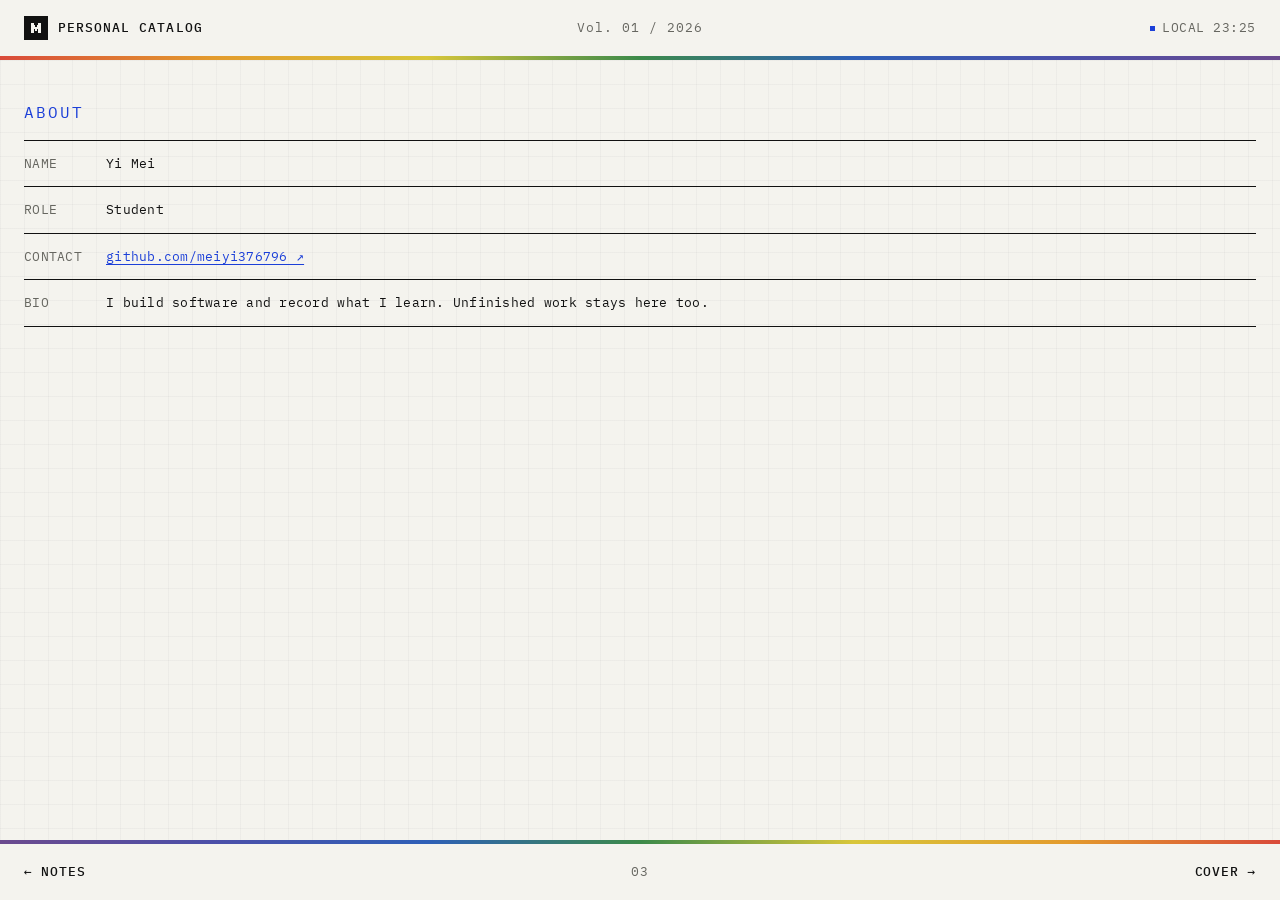
==== commit 008e82ef: "chore: deploy site (fb50b6e)" ====
--- a/about/index.html
+++ b/about/index.html
@@ -54,4 +54,4 @@
   if ("ResizeObserver" in window && brandText) {
     new ResizeObserver(fitBrand).observe(brandText);
   }
-</script><main class="stage" id="main" tabindex="-1"><section class="sheet" aria-label="About"><div class="sheet__main"><div class="sheet__body"><div class="sheet__head"><h1 class="sheet__title">About</h1></div><dl class="spec-table"><div><dt>Name</dt><dd>Yi Mei</dd></div><div><dt>Role</dt><dd>Student</dd></div><div><dt>Contact</dt><dd><a href="https://github.com/meiyi376796" target="_blank" rel="noopener noreferrer">github.com/meiyi376796 ↗<span class="visually-hidden"> (opens in a new tab)</span></a></dd></div><div class="spec-table__bio"><dt>Bio</dt><dd>I build software and record what I learn. Unfinished work stays here too.</dd></div></dl></div></div></section></main><footer class="bar"><div class="rainbow rainbow--reverse" aria-hidden="true"></div><div class="bar__inner"><a class="bar__link" href="/notes/" aria-label="Notes">← Notes</a><span class="bar__center">03</span><a class="bar__link bar__link--next" href="/" aria-label="Cover">Cover ↑</a></div></footer><script type="module">var e=document.querySelector(`[data-scroll-top]`),t=document.querySelector(`.stage`);e?.addEventListener(`click`,e=>{if(!t)return;e.preventDefault();let n=window.matchMedia(`(prefers-reduced-motion: reduce)`).matches;t.scrollTo({top:0,behavior:n?`auto`:`smooth`})});</script><div class="gate gate--narrow"><p class="gate__kicker">Minimum viewport</p><p class="gate__title">320 px</p><p class="gate__note">Zoom out to continue.</p></div><div class="gate gate--short"><p class="gate__kicker">Minimum height</p><p class="gate__title">256 px</p><p class="gate__note">Zoom out to continue.</p></div><div class="gate gate--fallback"><p class="gate__kicker">Unsupported browser</p><p class="gate__title">Update required.</p><p class="gate__note">This catalog needs a current browser.</p></div><script type="module">var e=e=>String(e).padStart(2,`0`),t={startYear:2026,rolloverMonth:5,rolloverDay:27},{label:n}=((n=new Date)=>{let r=t.rolloverMonth-1,i=n.getFullYear();return n.getMonth()>r||n.getMonth()===r&&n.getDate()>=t.rolloverDay||--i,i=Math.max(i,t.startYear),{label:`Vol. ${e(i-t.startYear+1)} / ${i}`}})();document.querySelectorAll(`[data-volume]`).forEach(e=>{e.textContent=n});</script></body></html>+</script><main class="stage" id="main" tabindex="-1"><section class="sheet" aria-label="About"><div class="sheet__main"><div class="sheet__body"><div class="sheet__head"><h1 class="sheet__title">About</h1></div><dl class="spec-table"><div><dt>Name</dt><dd>Yi Mei</dd></div><div><dt>Role</dt><dd>Student</dd></div><div><dt>Contact</dt><dd><a href="https://github.com/meiyi376796" target="_blank" rel="noopener noreferrer">github.com/meiyi376796 ↗<span class="visually-hidden"> (opens in a new tab)</span></a></dd></div><div class="spec-table__bio"><dt>Bio</dt><dd>I build software and record what I learn. Unfinished work stays here too.</dd></div></dl></div></div></section></main><footer class="bar"><div class="rainbow rainbow--reverse" aria-hidden="true"></div><div class="bar__inner"><a class="bar__link" href="/notes/" aria-label="Notes">← Notes</a><span class="bar__center">03</span><a class="bar__link bar__link--next" href="/" aria-label="Cover">Cover →</a></div></footer><script type="module">var e=document.querySelector(`[data-scroll-top]`),t=document.querySelector(`.stage`);e?.addEventListener(`click`,e=>{if(!t)return;e.preventDefault();let n=window.matchMedia(`(prefers-reduced-motion: reduce)`).matches;t.scrollTo({top:0,behavior:n?`auto`:`smooth`})});</script><div class="gate gate--narrow"><p class="gate__kicker">Minimum viewport</p><p class="gate__title">320 px</p><p class="gate__note">Zoom out to continue.</p></div><div class="gate gate--short"><p class="gate__kicker">Minimum height</p><p class="gate__title">256 px</p><p class="gate__note">Zoom out to continue.</p></div><div class="gate gate--fallback"><p class="gate__kicker">Unsupported browser</p><p class="gate__title">Update required.</p><p class="gate__note">This catalog needs a current browser.</p></div><script type="module">var e=e=>String(e).padStart(2,`0`),t={startYear:2026,rolloverMonth:5,rolloverDay:27},{label:n}=((n=new Date)=>{let r=t.rolloverMonth-1,i=n.getFullYear();return n.getMonth()>r||n.getMonth()===r&&n.getDate()>=t.rolloverDay||--i,i=Math.max(i,t.startYear),{label:`Vol. ${e(i-t.startYear+1)} / ${i}`}})();document.querySelectorAll(`[data-volume]`).forEach(e=>{e.textContent=n});</script></body></html>
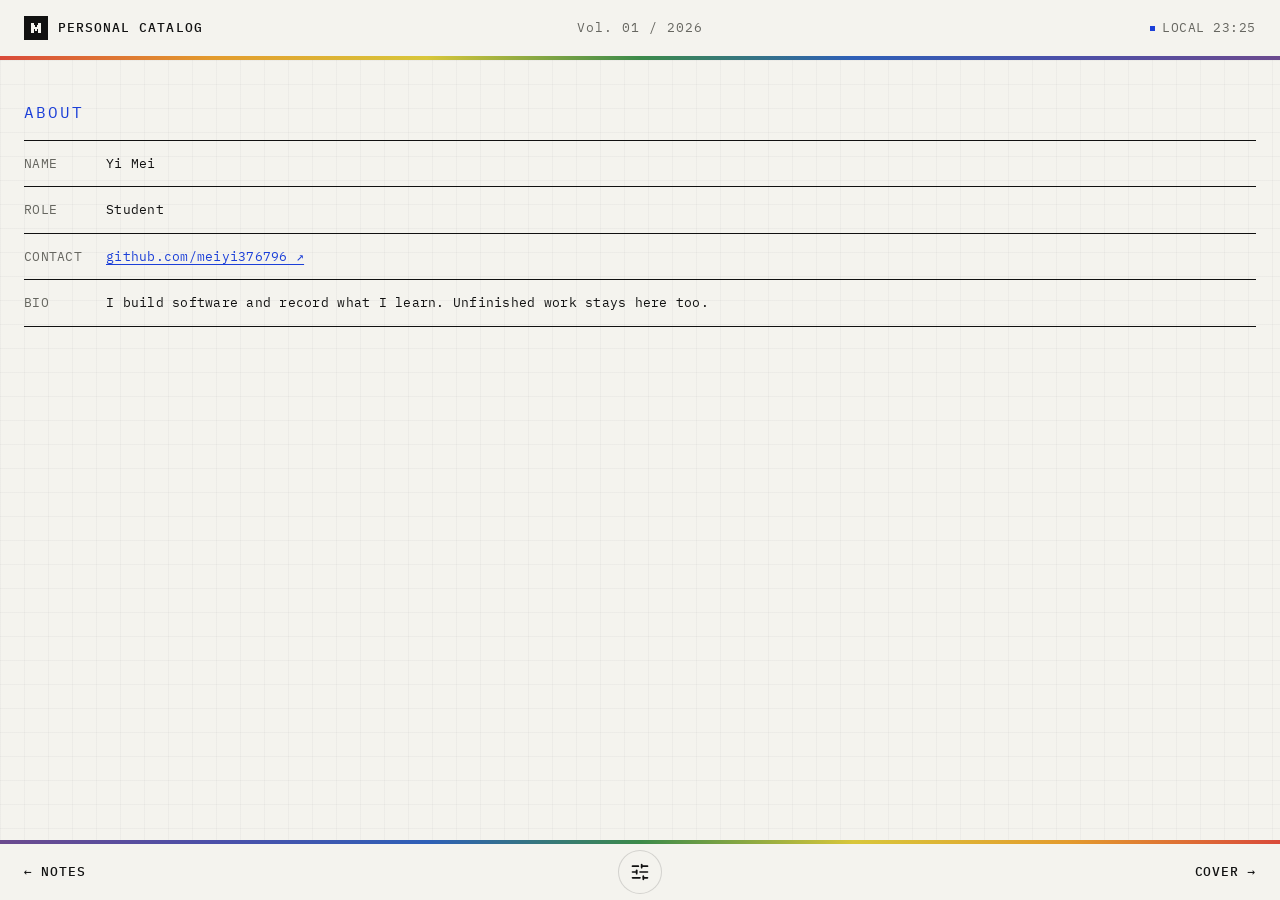
==== commit a2f3d284: "chore: deploy site (ac3b4b7)" ====
--- a/about/index.html
+++ b/about/index.html
@@ -1,4 +1,21 @@
-<!DOCTYPE html><html lang="en"><head><meta charset="utf-8"><meta name="viewport" content="width=device-width, initial-scale=1"><title>About — Personal Catalog</title><meta name="description" content="I build software and record what I learn. Unfinished work stays here too."><meta name="author" content="Yi Mei"><meta name="theme-color" content="#F4F3EE"><link rel="canonical" href="https://meiyi376796.github.io/about/"><link rel="icon" type="image/svg+xml" href="/favicon.svg"><meta property="og:type" content="website"><meta property="og:site_name" content="Personal Catalog"><meta property="og:title" content="About — Personal Catalog"><meta property="og:description" content="I build software and record what I learn. Unfinished work stays here too."><meta property="og:url" content="https://meiyi376796.github.io/about/"><meta name="twitter:card" content="summary"><meta name="twitter:title" content="About — Personal Catalog"><meta name="twitter:description" content="I build software and record what I learn. Unfinished work stays here too."><link rel="preload" href="/_astro/libre-franklin-latin-400-normal.DNAyL8lK.woff2" as="font" type="font/woff2" crossorigin="anonymous"><link rel="preload" href="/_astro/libre-franklin-latin-700-normal.TBBKpXzk.woff2" as="font" type="font/woff2" crossorigin="anonymous"><link rel="preload" href="/_astro/ibm-plex-mono-latin-400-normal.DMJ8VG8y.woff2" as="font" type="font/woff2" crossorigin="anonymous"><link rel="preload" href="/_astro/ibm-plex-mono-latin-500-normal.DSY6xOcd.woff2" as="font" type="font/woff2" crossorigin="anonymous"><link rel="stylesheet" href="/_astro/sections.CsPCtzQ-.css"></head><body class="site"><a class="skip" href="#main">Skip to content</a><header class="site-header"><div class="masthead"><a class="brand" href="/" aria-label="Personal Catalog, home"><span class="brand__mark" aria-hidden="true"><svg viewBox="0 0 16 16" shape-rendering="crispEdges" aria-hidden="true" focusable="false"><g fill="currentColor"><rect x="3" y="3" width="3" height="10"></rect><rect x="10" y="3" width="3" height="10"></rect><rect x="6" y="5" width="1" height="2"></rect><rect x="9" y="5" width="1" height="2"></rect><rect x="6" y="7" width="4" height="2"></rect><rect x="7" y="9" width="2" height="2"></rect></g></svg></span><span class="brand__text">Personal Catalog</span></a><span class="masthead__edition" data-volume>Vol. 01 / 2026</span><div class="clock" aria-hidden="true"><span class="clock__dot"></span><span id="clock">LOCAL</span></div></div><div class="rainbow" aria-hidden="true"></div></header><script>
+<!DOCTYPE html><html lang="en"><head><meta charset="utf-8"><meta name="viewport" content="width=device-width, initial-scale=1"><title>About — Personal Catalog</title><meta name="description" content="I build software and record what I learn. Unfinished work stays here too."><meta name="author" content="Yi Mei"><meta name="theme-color" content="#F4F3EE"><link rel="canonical" href="https://meiyi376796.github.io/about/"><link rel="icon" type="image/svg+xml" href="/favicon.svg"><meta property="og:type" content="website"><meta property="og:site_name" content="Personal Catalog"><meta property="og:title" content="About — Personal Catalog"><meta property="og:description" content="I build software and record what I learn. Unfinished work stays here too."><meta property="og:url" content="https://meiyi376796.github.io/about/"><meta name="twitter:card" content="summary"><meta name="twitter:title" content="About — Personal Catalog"><meta name="twitter:description" content="I build software and record what I learn. Unfinished work stays here too."><script>
+      (() => {
+        const root = document.documentElement;
+        let theme = "system";
+        try {
+          const savedTheme = localStorage.getItem("catalog-theme");
+          if (["system", "light", "dark"].includes(savedTheme)) theme = savedTheme;
+        } catch {}
+        root.dataset.themePreference = theme;
+        root.dataset.theme = theme === "system"
+          ? matchMedia("(prefers-color-scheme: dark)").matches ? "dark" : "light"
+          : theme;
+        document.querySelector('meta[name="theme-color"]')?.setAttribute(
+          "content",
+          root.dataset.theme === "dark" ? "#151513" : "#F4F3EE",
+        );
+      })();
+    </script><link rel="preload" href="/_astro/libre-franklin-latin-400-normal.DNAyL8lK.woff2" as="font" type="font/woff2" crossorigin="anonymous"><link rel="preload" href="/_astro/libre-franklin-latin-700-normal.TBBKpXzk.woff2" as="font" type="font/woff2" crossorigin="anonymous"><link rel="preload" href="/_astro/ibm-plex-mono-latin-400-normal.DMJ8VG8y.woff2" as="font" type="font/woff2" crossorigin="anonymous"><link rel="preload" href="/_astro/ibm-plex-mono-latin-500-normal.DSY6xOcd.woff2" as="font" type="font/woff2" crossorigin="anonymous"><link rel="stylesheet" href="/_astro/sections.DEhfpc6K.css"></head><body class="site"><a class="skip" href="#main">Skip to content</a><header class="site-header"><div class="masthead"><a class="brand" href="/" aria-label="Personal Catalog, home"><span class="brand__mark" aria-hidden="true"><svg viewBox="0 0 16 16" shape-rendering="crispEdges" aria-hidden="true" focusable="false"><g fill="currentColor"><rect x="3" y="3" width="3" height="10"></rect><rect x="10" y="3" width="3" height="10"></rect><rect x="6" y="5" width="1" height="2"></rect><rect x="9" y="5" width="1" height="2"></rect><rect x="6" y="7" width="4" height="2"></rect><rect x="7" y="9" width="2" height="2"></rect></g></svg></span><span class="brand__text">Personal Catalog</span></a><span class="masthead__edition" data-volume>Vol. 01 / 2026</span><div class="clock" aria-hidden="true"><span class="clock__dot"></span><span id="clock">LOCAL</span></div></div><div class="rainbow" aria-hidden="true"></div></header><script>
   // Inline so the clock is set before the new page is captured.
   const clock = document.getElementById("clock");
   const fmt = new Intl.DateTimeFormat("en-GB", {
@@ -54,4 +71,39 @@
   if ("ResizeObserver" in window && brandText) {
     new ResizeObserver(fitBrand).observe(brandText);
   }
-</script><main class="stage" id="main" tabindex="-1"><section class="sheet" aria-label="About"><div class="sheet__main"><div class="sheet__body"><div class="sheet__head"><h1 class="sheet__title">About</h1></div><dl class="spec-table"><div><dt>Name</dt><dd>Yi Mei</dd></div><div><dt>Role</dt><dd>Student</dd></div><div><dt>Contact</dt><dd><a href="https://github.com/meiyi376796" target="_blank" rel="noopener noreferrer">github.com/meiyi376796 ↗<span class="visually-hidden"> (opens in a new tab)</span></a></dd></div><div class="spec-table__bio"><dt>Bio</dt><dd>I build software and record what I learn. Unfinished work stays here too.</dd></div></dl></div></div></section></main><footer class="bar"><div class="rainbow rainbow--reverse" aria-hidden="true"></div><div class="bar__inner"><a class="bar__link" href="/notes/" aria-label="Notes">← Notes</a><span class="bar__center">03</span><a class="bar__link bar__link--next" href="/" aria-label="Cover">Cover →</a></div></footer><script type="module">var e=document.querySelector(`[data-scroll-top]`),t=document.querySelector(`.stage`);e?.addEventListener(`click`,e=>{if(!t)return;e.preventDefault();let n=window.matchMedia(`(prefers-reduced-motion: reduce)`).matches;t.scrollTo({top:0,behavior:n?`auto`:`smooth`})});</script><div class="gate gate--narrow"><p class="gate__kicker">Minimum viewport</p><p class="gate__title">320 px</p><p class="gate__note">Zoom out to continue.</p></div><div class="gate gate--short"><p class="gate__kicker">Minimum height</p><p class="gate__title">256 px</p><p class="gate__note">Zoom out to continue.</p></div><div class="gate gate--fallback"><p class="gate__kicker">Unsupported browser</p><p class="gate__title">Update required.</p><p class="gate__note">This catalog needs a current browser.</p></div><script type="module">var e=e=>String(e).padStart(2,`0`),t={startYear:2026,rolloverMonth:5,rolloverDay:27},{label:n}=((n=new Date)=>{let r=t.rolloverMonth-1,i=n.getFullYear();return n.getMonth()>r||n.getMonth()===r&&n.getDate()>=t.rolloverDay||--i,i=Math.max(i,t.startYear),{label:`Vol. ${e(i-t.startYear+1)} / ${i}`}})();document.querySelectorAll(`[data-volume]`).forEach(e=>{e.textContent=n});</script></body></html>+</script><main class="stage" id="main" tabindex="-1"><section class="sheet" aria-label="About"><div class="sheet__main"><div class="sheet__body"><div class="sheet__head"><h1 class="sheet__title">About</h1></div><dl class="spec-table"><div><dt>Name</dt><dd>Yi Mei</dd></div><div><dt>Role</dt><dd>Student</dd></div><div><dt>Contact</dt><dd><a href="https://github.com/meiyi376796" target="_blank" rel="noopener noreferrer">github.com/meiyi376796 ↗<span class="visually-hidden"> (opens in a new tab)</span></a></dd></div><div class="spec-table__bio"><dt>Bio</dt><dd>I build software and record what I learn. Unfinished work stays here too.</dd></div></dl></div></div></section></main><footer class="bar"><div class="rainbow rainbow--reverse" aria-hidden="true"></div><div class="bar__inner"><a class="bar__link" href="/notes/" aria-label="Notes">← Notes</a><div class="preferences" data-preferences data-open="false"><button class="preferences__trigger" type="button" aria-label="Open preferences" aria-expanded="false" aria-controls="preferences-actions" data-preferences-trigger><svg class="preferences__icon lucide lucide-sliders-horizontal" width="24" height="24" viewBox="0 0 24 24" fill="none" stroke="currentColor" stroke-width="2" stroke-linecap="round" stroke-linejoin="round" aria-hidden="true" data-trigger-icon="open">
+  <path d="M10 5H3" />
+  <path d="M12 19H3" />
+  <path d="M14 3v4" />
+  <path d="M16 17v4" />
+  <path d="M21 12h-9" />
+  <path d="M21 19h-5" />
+  <path d="M21 5h-7" />
+  <path d="M8 10v4" />
+  <path d="M8 12H3" />
+</svg><svg class="preferences__icon lucide lucide-x" width="24" height="24" viewBox="0 0 24 24" fill="none" stroke="currentColor" stroke-width="2" stroke-linecap="round" stroke-linejoin="round" aria-hidden="true" data-trigger-icon="close" style="visibility: hidden;">
+  <path d="M18 6 6 18" />
+  <path d="m6 6 12 12" />
+</svg></button><div class="preferences__actions" id="preferences-actions" role="group" aria-label="Preference actions" aria-hidden="true" inert data-preferences-actions><div class="preferences__action preferences__action--theme"><button class="preferences__control" type="button" aria-label="Appearance: System. Switch to Light." tabindex="-1" data-theme-cycle><svg class="preferences__icon lucide lucide-sun-moon" width="24" height="24" viewBox="0 0 24 24" fill="none" stroke="currentColor" stroke-width="2" stroke-linecap="round" stroke-linejoin="round" aria-hidden="true" data-theme-icon="system">
+  <path d="M12 2v2" />
+  <path d="M14.837 16.385a6 6 0 1 1-7.223-7.222c.624-.147.97.66.715 1.248a4 4 0 0 0 5.26 5.259c.589-.255 1.396.09 1.248.715" />
+  <path d="M16 12a4 4 0 0 0-4-4" />
+  <path d="m19 5-1.256 1.256" />
+  <path d="M20 12h2" />
+</svg><svg class="preferences__icon lucide lucide-sun" width="24" height="24" viewBox="0 0 24 24" fill="none" stroke="currentColor" stroke-width="2" stroke-linecap="round" stroke-linejoin="round" aria-hidden="true" data-theme-icon="light" style="display: none;">
+  <circle cx="12" cy="12" r="4" />
+  <path d="M12 2v2" />
+  <path d="M12 20v2" />
+  <path d="m4.93 4.93 1.41 1.41" />
+  <path d="m17.66 17.66 1.41 1.41" />
+  <path d="M2 12h2" />
+  <path d="M20 12h2" />
+  <path d="m6.34 17.66-1.41 1.41" />
+  <path d="m19.07 4.93-1.41 1.41" />
+</svg><svg class="preferences__icon lucide lucide-moon" width="24" height="24" viewBox="0 0 24 24" fill="none" stroke="currentColor" stroke-width="2" stroke-linecap="round" stroke-linejoin="round" aria-hidden="true" data-theme-icon="dark" style="display: none;">
+  <path d="M20.985 12.486a9 9 0 1 1-9.473-9.472c.405-.022.617.46.402.803a6 6 0 0 0 8.268 8.268c.344-.215.825-.004.803.401" />
+</svg></button><span class="preferences__tooltip" aria-hidden="true"><span>Appearance</span><strong data-theme-current>System</strong></span></div><div class="preferences__action preferences__action--tilt" data-tilt-item hidden><button class="preferences__control" type="button" role="switch" aria-checked="false" aria-label="Device tilt: Off" aria-disabled="false" tabindex="-1" data-tilt-toggle><svg class="preferences__icon lucide lucide-rotate-3-d" width="24" height="24" viewBox="0 0 24 24" fill="none" stroke="currentColor" stroke-width="2" stroke-linecap="round" stroke-linejoin="round" aria-hidden="true">
+  <path d="m15.194 13.707 3.814 1.86-1.86 3.814" />
+  <path d="M16.47214 7.52786 A 5 10 0 1 0 13 21.79796" />
+  <path d="M21.79796 11 A 10 5 0 1 0 19 15.57071" />
+</svg></button><span class="preferences__tooltip" aria-hidden="true"><span>Device tilt</span><strong data-tilt-current>Off</strong></span></div></div></div><script type="module">var e=`catalog-theme`,t=[`system`,`light`,`dark`],n={system:`System`,light:`Light`,dark:`Dark`},r=window.matchMedia(`(prefers-color-scheme: dark)`),i=()=>{try{let t=localStorage.getItem(e);return t===`light`||t===`dark`||t===`system`?t:`system`}catch{return`system`}};function a(){let a=document.documentElement,o=document.querySelector(`meta[name="theme-color"]`),s=document.querySelector(`[data-preferences]`),c=document.querySelector(`[data-preferences-trigger]`),l=document.querySelector(`[data-preferences-actions]`),u=document.querySelector(`[data-theme-cycle]`),d=document.querySelector(`[data-theme-current]`);if(!s||!c||!l||!u)return;let f=c.querySelectorAll(`[data-trigger-icon]`),p=u.querySelectorAll(`[data-theme-icon]`),m=l.querySelectorAll(`button`),h=!1,g=(e,t=!1)=>{h=e,!h&&l.contains(document.activeElement)&&c.focus({preventScroll:!0}),s.dataset.open=String(h),c.setAttribute(`aria-expanded`,String(h)),c.setAttribute(`aria-label`,h?`Close preferences`:`Open preferences`),f.forEach(e=>{e.style.visibility=e.dataset.triggerIcon===`close`===h?`visible`:`hidden`}),l.setAttribute(`aria-hidden`,String(!h)),l.toggleAttribute(`inert`,!h),m.forEach(e=>{e.tabIndex=h?0:-1}),t&&c.focus()},_=(i,s=!0)=>{a.dataset.themePreference=i,a.dataset.theme=i===`system`?r.matches?`dark`:`light`:i,o&&(o.content=getComputedStyle(a).getPropertyValue(`--paper`).trim());let c=n[i],l=t[(t.indexOf(i)+1)%t.length];if(d&&(d.textContent=c),u.setAttribute(`aria-label`,`Appearance: ${c}. Switch to ${n[l]}.`),p.forEach(e=>{e.style.display=e.dataset.themeIcon===i?``:`none`}),s)try{localStorage.setItem(e,i)}catch{}};_(i(),!1),g(!1),c.addEventListener(`click`,()=>g(!h)),u.addEventListener(`click`,()=>{let e=a.dataset.themePreference,n=t[(t.indexOf(e)+1)%t.length];_(n)}),document.addEventListener(`pointerdown`,e=>{h&&!s.contains(e.target)&&g(!1)}),document.addEventListener(`keydown`,e=>{h&&e.key===`Escape`&&(e.preventDefault(),g(!1,!0))}),window.addEventListener(`pagehide`,()=>g(!1)),r.addEventListener(`change`,()=>{a.dataset.themePreference===`system`&&_(`system`,!1)}),window.addEventListener(`storage`,t=>{t.key===e&&_(i(),!1)})}a();</script><a class="bar__link bar__link--next" href="/" aria-label="Cover">Cover →</a></div></footer><script type="module">var e=document.querySelector(`[data-scroll-top]`),t=document.querySelector(`.stage`);e?.addEventListener(`click`,e=>{if(!t)return;e.preventDefault();let n=window.matchMedia(`(prefers-reduced-motion: reduce)`).matches;t.scrollTo({top:0,behavior:n?`auto`:`smooth`})});</script><div class="gate gate--narrow"><p class="gate__kicker">Minimum viewport</p><p class="gate__title">320 px</p><p class="gate__note">Zoom out to continue.</p></div><div class="gate gate--short"><p class="gate__kicker">Minimum height</p><p class="gate__title">256 px</p><p class="gate__note">Zoom out to continue.</p></div><div class="gate gate--fallback"><p class="gate__kicker">Unsupported browser</p><p class="gate__title">Update required.</p><p class="gate__note">This catalog needs a current browser.</p></div><script type="module">var e=e=>String(e).padStart(2,`0`),t={startYear:2026,rolloverMonth:5,rolloverDay:27},{label:n}=((n=new Date)=>{let r=t.rolloverMonth-1,i=n.getFullYear();return n.getMonth()>r||n.getMonth()===r&&n.getDate()>=t.rolloverDay||--i,i=Math.max(i,t.startYear),{label:`Vol. ${e(i-t.startYear+1)} / ${i}`}})();document.querySelectorAll(`[data-volume]`).forEach(e=>{e.textContent=n});</script></body></html>
--- a/_astro/sections.DEhfpc6K.css
+++ b/_astro/sections.DEhfpc6K.css
@@ -0,0 +1 @@
+:root{color-scheme:light;--paper:#f4f3ee;--platinum:#e7e5de;--ink:#111;--muted:#666660;--accent:#1b3fd8;--rainbow-1:#d94a3a;--rainbow-2:#e39b2d;--rainbow-3:#d8c63a;--rainbow-4:#3c8a4a;--rainbow-5:#2e5fb7;--rainbow-6:#4b4fa8;--rainbow-7:#6b4a8e;--card-bg:light-dark(#fff,#000);--card-ink:light-dark(#000,#fff);--card-suit-red:light-dark(#c53a32,#ff7a70);--card-border:light-dark(#404040,#737373);--card-ring-bg:light-dark(#000,#999);--card-ring-dot:light-dark(#ccc,#666);--card-ring-border:#404040;--card-inset:light-dark(#ffffff61,#ffffff12);--card-shadow:light-dark(#0000000f,#0003);--mono:"IBM Plex Mono", ui-monospace, monospace;--sans:"Libre Franklin", "Helvetica Neue", Arial, sans-serif;--text-micro:11px;--text-mono:13px;--text-small:16px;--text-body:18px;--text-lede:clamp(20px, 2vw, 24px);--text-h2:32px;--text-display-cover:clamp(56px, min(8vw, 13vh), 120px);--text-display-catalog:clamp(64px, min(11vw, 16vh), 150px);--text-display-404:clamp(56px, min(8vw, 12vh), 96px);--text-display-entry:clamp(52px, min(7vw, 11vh), 88px);--text-thesis:clamp(22px, min(2.4vw, 3.6vh), 30px);--tracking-tight:.02em;--tracking-snug:.04em;--tracking:.06em;--tracking-wide:.08em;--tracking-wider:.12em;--page:1280px;--gutter:24px;--masthead-h:56px;--strip-h:4px;--header-h:calc(var(--masthead-h) + var(--strip-h));--bar-h:56px;--bar-total:calc(var(--bar-h) + var(--strip-h));--rule:1px;--step:80ms}:root[data-theme=dark]{color-scheme:dark;--paper:#151513;--platinum:#20201d;--ink:#f4f3ee;--muted:#a3a29a;--accent:#8aa0ff}@view-transition{navigation:auto}@font-face{font-family:Libre Franklin;src:url(/_astro/libre-franklin-latin-400-normal.DNAyL8lK.woff2)format("woff2");font-weight:400;font-style:normal;font-display:swap}@font-face{font-family:Libre Franklin;src:url(/_astro/libre-franklin-latin-700-normal.TBBKpXzk.woff2)format("woff2");font-weight:700;font-style:normal;font-display:swap}@font-face{font-family:IBM Plex Mono;src:url(/_astro/ibm-plex-mono-latin-400-normal.DMJ8VG8y.woff2)format("woff2");font-weight:400;font-style:normal;font-display:swap}@font-face{font-family:IBM Plex Mono;src:url(/_astro/ibm-plex-mono-latin-500-normal.DSY6xOcd.woff2)format("woff2");font-weight:500;font-style:normal;font-display:swap}*,:before,:after{box-sizing:border-box;border-radius:0}html{color-scheme:light;scrollbar-width:none;-webkit-text-size-adjust:100%;text-size-adjust:100%}html::-webkit-scrollbar{display:none}body{background:var(--paper);color:var(--ink);font-family:var(--sans);font-size:var(--text-small);margin:0;line-height:1.65}.site{overflow:hidden}::selection{background:var(--ink);color:var(--paper)}a{color:var(--accent);text-decoration-thickness:var(--rule);text-underline-offset:3px}:focus-visible{outline:2px solid var(--ink);outline-offset:3px}#main:focus{outline:none}.skip{z-index:300;background:var(--ink);color:var(--paper);font-family:var(--mono);font-size:var(--text-mono);padding:8px 12px;text-decoration:none;position:absolute;top:0;left:-9999px}.skip:focus{top:12px;left:12px}.skip:focus-visible{outline-color:var(--accent);outline-offset:2px}.visually-hidden{clip:rect(0, 0, 0, 0);white-space:nowrap;border:0;width:1px;height:1px;margin:-1px;padding:0;position:absolute;overflow:hidden}.kicker{color:var(--muted);font-family:var(--mono);font-size:var(--text-mono);letter-spacing:var(--tracking-wider);text-transform:uppercase;margin:0 0 18px}h1{font-family:var(--sans);letter-spacing:-.035em;margin:0 0 14px;font-weight:700;line-height:.9}.thesis{max-width:22ch;font-size:var(--text-thesis);letter-spacing:-.02em;margin:0 0 14px;font-weight:700;line-height:1.3}.lede{max-width:46ch;color:var(--muted);font-size:var(--text-small);margin:0 0 28px;line-height:1.7}@media (height<=720px) and (width>=721px){.lede{margin-bottom:18px}}@media (width>=1280px){a{text-underline-offset:.234375vw}.skip{padding:.625vw .9375vw;left:-9999px}.skip:focus{top:.9375vw;left:.9375vw}.visually-hidden{width:.078125vw;height:.078125vw;margin:-1px}.kicker{margin:0 0 1.40625vw}h1,.thesis{margin:0 0 1.09375vw}.lede{margin:0 0 2.1875vw}@media (height<=720px) and (width>=721px){.lede{margin-bottom:1.40625vw}}}.site-header{z-index:100;background:var(--paper);view-transition-name:masthead;position:relative}.masthead{width:100%;height:var(--masthead-h);padding:0 var(--gutter);grid-template-columns:minmax(0,1fr) auto minmax(0,1fr);align-items:center;gap:16px;display:grid}.rainbow{--rainbow-stops:var(--rainbow-1) 0%, var(--rainbow-2) 16.6667%, var(--rainbow-3) 33.3333%, var(--rainbow-4) 50%, var(--rainbow-5) 66.6667%, var(--rainbow-6) 83.3333%, var(--rainbow-7) 100%;width:100%;height:var(--strip-h);background-image:linear-gradient(90deg, var(--rainbow-stops))}.brand{max-width:100%;color:var(--ink);font-family:var(--mono);font-size:var(--text-mono);letter-spacing:var(--tracking-wide);text-transform:uppercase;white-space:nowrap;justify-self:start;align-items:center;gap:10px;font-weight:500;text-decoration:none;display:inline-flex}.brand__text{text-overflow:ellipsis;min-width:0;overflow:hidden}.brand[data-compact] .brand__text{display:none}.brand:active{color:var(--accent)}@media (pointer:coarse){.brand{min-width:44px;min-height:44px}}@media (hover:hover){.brand:hover{color:var(--accent)}}.brand__mark{background:var(--ink);width:24px;height:24px;color:var(--paper);place-items:center;display:grid}.brand__mark svg{width:16px;height:16px;display:block}.masthead__edition{color:var(--muted);font-family:var(--mono);font-size:var(--text-mono);letter-spacing:var(--tracking-wide);font-variant-numeric:tabular-nums;white-space:nowrap;justify-self:center}.clock{color:var(--muted);font-family:var(--mono);font-size:var(--text-mono);letter-spacing:var(--tracking-snug);font-variant-numeric:tabular-nums;white-space:nowrap;justify-self:end;align-items:center;gap:7px;display:inline-flex}@media (height<=480px) and (orientation:landscape) and (width>=448px){body .site-header{width:calc(var(--masthead-h) + var(--strip-h));display:flex;position:fixed;inset:0 auto 0 0}body .site-header .rainbow{width:var(--strip-h);background-image:linear-gradient(180deg, var(--rainbow-stops));height:auto}body .masthead{width:var(--masthead-h);flex:1;grid-template-rows:minmax(0,1fr) auto minmax(0,1fr);grid-template-columns:none;justify-items:center;height:auto;padding:8px 0;display:grid;position:relative}body .brand{flex-direction:column;place-self:start center;gap:8px;width:100%;height:100%;overflow:hidden}body .brand__text{flex-shrink:1;min-height:0}body .brand__text,body .masthead__edition,body .clock{writing-mode:vertical-rl}body .clock{position:absolute;bottom:8px;left:50%;transform:translate(-50%)}@media (height<=400px){body .clock{display:none}}}.clock__dot{background:var(--accent);width:5px;height:5px}.bar{z-index:90;background:var(--paper);view-transition-name:bar;position:fixed;bottom:0;left:0;right:0}.rainbow--reverse{background-image:linear-gradient(270deg, var(--rainbow-stops))}.bar__inner{width:100%;height:var(--bar-h);padding:0 var(--gutter);color:var(--muted);font-family:var(--mono);font-size:var(--text-mono);letter-spacing:var(--tracking);text-transform:uppercase;grid-template-columns:1fr auto 1fr;align-items:center;gap:16px;display:grid}.bar__link{min-width:44px;min-height:44px;color:var(--ink);white-space:nowrap;justify-self:start;align-items:center;font-weight:500;text-decoration:none;display:inline-flex}.bar__link--next{text-align:right;justify-content:flex-end;justify-self:end}@media (height<=480px) and (orientation:landscape) and (width>=448px){body .bar{width:calc(var(--bar-h) + var(--strip-h));display:flex;inset:0 0 0 auto}body .bar .rainbow{width:var(--strip-h);background-image:linear-gradient(180deg, var(--rainbow-stops));height:auto}body .bar__inner{width:var(--bar-h);flex:1;grid-template-rows:1fr auto 1fr;grid-template-columns:1fr;place-items:center;height:auto;padding:8px 0;display:grid}body .bar__link{writing-mode:vertical-rl;place-self:start center}body .bar__link--next{place-self:end center}}.bar__link:active{color:var(--accent)}@media (hover:hover){.bar__link:hover{color:var(--accent)}}.stage{height:calc(100vh - var(--header-h) - var(--bar-total));height:calc(100svh - var(--header-h) - var(--bar-total));overscroll-behavior:contain;scrollbar-width:none;position:relative;overflow:hidden auto}.stage::-webkit-scrollbar{display:none}.panel{background:var(--paper);flex-direction:column;height:100%;display:flex;overflow:hidden}@media (width<=720px){.masthead,.bar__inner{padding-left:16px;padding-right:16px}}@media (width<=480px){.clock{display:none}}@media (width>=1280px){.masthead{gap:1.25vw}.brand{gap:.78125vw;min-width:3.4375vw;min-height:3.4375vw}.brand__mark{width:1.875vw;height:1.875vw}.brand__mark svg{width:1.25vw;height:1.25vw}.clock{gap:.546875vw}.clock__dot{width:.390625vw;height:.390625vw}.bar__inner{gap:1.25vw}.bar__link{min-width:3.4375vw;min-height:3.4375vw}}.preferences{--preferences-size:44px;--preferences-gap:12px;--preferences-icon:20px;--preferences-step:calc(var(--preferences-size) + var(--preferences-gap));z-index:2;width:var(--preferences-size);height:var(--preferences-size);letter-spacing:normal;text-transform:none;justify-self:center;position:relative}.preferences button{font:inherit;-webkit-tap-highlight-color:transparent;margin:0;padding:0}.preferences__trigger,.preferences__control{width:var(--preferences-size);height:var(--preferences-size);border:1px solid color-mix(in srgb, var(--ink) 14%, transparent);background:var(--paper);color:var(--ink);cursor:pointer;border-radius:50%;place-items:center;transition:color .16s,border-color .16s,background-color .16s,transform .1s;display:grid}.preferences__trigger{z-index:2;position:absolute;inset:0}.preferences__trigger[aria-expanded=true],.preferences__control[aria-checked=true]{border-color:var(--accent);background:var(--accent);color:var(--paper)}.preferences__control[aria-disabled=true]{cursor:default;opacity:.45}.preferences__icon{width:var(--preferences-icon);height:var(--preferences-icon);stroke-linecap:round;stroke-linejoin:round;flex:none}.preferences__trigger .preferences__icon{position:absolute;top:50%;left:50%;transform:translate(-50%,-50%)}.preferences__actions{z-index:1;pointer-events:none;position:absolute;inset:0}.preferences__action{width:var(--preferences-size);height:var(--preferences-size);visibility:hidden;opacity:0;transform:var(--preferences-closed-transform);transition:opacity .14s,transform .2s cubic-bezier(.22,1,.36,1),visibility 0s linear .2s;position:absolute;left:0}.preferences__action--theme{--preferences-closed-transform:translateY(var(--preferences-step)) scale(.68);bottom:var(--preferences-step);transform-origin:50% 100%}.preferences__action--tilt{--preferences-closed-transform:translateY(calc(var(--preferences-step) * 2)) scale(.68);bottom:calc(var(--preferences-step) * 2);transform-origin:50% 100%}.preferences[data-open=true] .preferences__action{visibility:visible;opacity:1;transition-delay:0s;transform:translate(0)scale(1)}.preferences[data-open=true] .preferences__action--tilt{transition-delay:35ms}.preferences__control{pointer-events:none}.preferences[data-open=true] .preferences__control{pointer-events:auto}.preferences__trigger:focus-visible,.preferences__control:focus-visible{outline:2px solid var(--accent);outline-offset:3px}.preferences__tooltip{top:50%;right:calc(100% + var(--preferences-gap));pointer-events:none;visibility:hidden;opacity:0;width:max-content;color:var(--ink);text-align:left;text-shadow:0 0 3px var(--paper), 0 0 6px var(--paper), 0 0 10px var(--paper);flex-direction:column;align-items:flex-start;gap:4px;transition:opacity .12s,transform .16s,visibility 0s linear .16s;display:flex;position:absolute;transform:translate(-4px,-50%)}.preferences__tooltip>span{font:9px/1.2 var(--mono);letter-spacing:.1em;text-transform:uppercase}.preferences__tooltip>strong{font:500 14px/1.2 var(--sans)}.preferences__action:hover .preferences__tooltip,.preferences__control:focus-visible+.preferences__tooltip{visibility:visible;opacity:1;transition-delay:0s;transform:translateY(-50%)}@media (hover:hover){.preferences__trigger:not([aria-expanded=true]):hover:not(:active),.preferences__control:not([aria-checked=true]):not([aria-disabled=true]):hover:not(:active){border-color:var(--accent);color:var(--accent)}}.preferences__trigger:active,.preferences__control:active{border-color:var(--ink);background:var(--ink);color:var(--paper);transform:scale(.94)}@media (hover:none){.preferences__tooltip{display:none}}@media (width>=1280px){.preferences{--preferences-size:3.4375vw;--preferences-gap:.9375vw;--preferences-icon:1.5625vw}.preferences__tooltip{gap:.3125vw}.preferences__tooltip>span{font-size:.703125vw}.preferences__tooltip>strong{font-size:1.09375vw}.preferences__trigger:focus-visible,.preferences__control:focus-visible{outline-offset:.234375vw}}@media (height<=480px) and (orientation:landscape) and (width>=448px){.preferences__action--theme{--preferences-closed-transform:translateX(var(--preferences-step)) scale(.68);top:0;right:calc(100% + var(--preferences-gap));transform-origin:100%;bottom:auto;left:auto}.preferences__action--tilt{--preferences-closed-transform:translateX(calc(var(--preferences-step) * 2)) scale(.68);top:0;right:calc(200% + var(--preferences-gap) * 2);transform-origin:100%;bottom:auto;left:auto}.preferences__tooltip{top:auto;right:auto;bottom:calc(100% + var(--preferences-gap));text-align:center;align-items:center;left:50%;transform:translate(-50%,4px)}.preferences__action:hover .preferences__tooltip,.preferences__control:focus-visible+.preferences__tooltip{transform:translate(-50%)}}.cover{height:auto;min-height:100%;overflow:visible}.cover__main{flex:1 0 auto;grid-template-rows:auto minmax(min-content,1fr);grid-template-columns:1fr;min-height:0;display:grid;position:relative}.cover__main:after{content:"";z-index:2;background:var(--ink);pointer-events:none;width:1px;display:none;position:absolute;top:0;bottom:0;left:50%;transform:translate(-50%)}.cover__copy{grid-template-rows:auto minmax(min-content,1fr);min-width:0;min-height:0;padding:22px 16px 20px;display:grid}.cover__statement{align-self:center}.cover__statement .lede{margin-bottom:0}.cover h1{font-size:var(--text-display-cover)}.cover__plate{--card-x:0;--card-y:0;border-top:var(--rule) solid var(--ink);background-color:var(--platinum);background-image:linear-gradient(to right, color-mix(in srgb, var(--ink) 6%, transparent) 1px, transparent 1px), linear-gradient(to bottom, color-mix(in srgb, var(--ink) 6%, transparent) 1px, transparent 1px);background-size:24px 24px;grid-template-rows:minmax(0,1fr);min-width:0;min-height:min-content;margin:0;display:grid;container-type:inline-size}.cover__specimen{place-items:center;min-width:0;min-height:min-content;padding:12px clamp(16px,3cqw,32px);display:grid}.cover__drawing-frame{touch-action:pan-y pinch-zoom;place-items:center;width:min(100%,412.88px);min-width:0;height:381.55px;display:grid;position:relative}.cover__drawing-frame:focus-visible{outline:var(--rule) dashed color-mix(in srgb, var(--ink) 55%, transparent);outline-offset:8px}.cover__drawing{perspective:none;place-items:center;width:100%;height:100%;display:grid;position:relative}.playing-card{width:var(--card-width,240px);aspect-ratio:63/88;border:calc(2px * var(--card-scale,1)) solid var(--card-border);border-radius:calc(12px * var(--card-scale,1));background:var(--card-bg);color:var(--card-ink);box-shadow:inset 0 0 0 calc(1px * var(--card-scale,1)) var(--card-inset), 0 calc(1px * var(--card-scale,1)) calc(2px * var(--card-scale,1)) var(--card-shadow);transform-style:flat;transition:transform .2s;position:relative;overflow:hidden}.playing-card__value{place-items:center;gap:calc(3px * var(--card-scale,1));font-family:var(--sans);font-size:calc(26px * var(--card-scale,1));letter-spacing:-.02em;font-variant-numeric:tabular-nums;grid-template-columns:2ch;font-weight:600;line-height:1;display:grid;position:absolute}.playing-card__value [data-card-rank]{text-align:center;display:block}.playing-card__value svg{width:calc(18px * var(--card-scale,1));height:auto;translate:none}.playing-card[data-suit=hearts] .playing-card__value,.playing-card[data-suit=diamonds] .playing-card__value{color:var(--card-suit-red)}.playing-card__value--north{top:calc(12px * var(--card-scale,1));left:calc(12px * var(--card-scale,1))}.playing-card__value--south{right:calc(12px * var(--card-scale,1));bottom:calc(12px * var(--card-scale,1));rotate:180deg}.playing-card__rings,.playing-card__ring{background:radial-gradient(var(--card-ring-bg) 0 calc(1px * var(--card-scale,1)), var(--card-ring-dot) calc(1px * var(--card-scale,1)) 100%) 0 0 / calc(4px * var(--card-scale,1)) calc(4px * var(--card-scale,1))}.playing-card__rings{top:calc(16px * var(--card-scale,1));aspect-ratio:1;border:calc(2px * var(--card-scale,1)) solid var(--card-ring-border);clip-path:inset(0 50% 0 0);border-radius:50%;width:100%;position:absolute;right:-50%;overflow:hidden;translate:none}.playing-card__ring{inset:calc(-2px * var(--card-scale,1));border:calc(2px * var(--card-scale,1)) solid var(--card-ring-border);border-radius:50%;transition:translate .2s;position:absolute;translate:none}.playing-card__ring:last-of-type{background:0 0;overflow:hidden}.playing-card__matrix{border-radius:50%;width:100%;height:100%;display:block;position:absolute;inset:0}@media (prefers-reduced-motion:no-preference){.cover__plate[data-card-active=true] .cover__drawing{perspective:calc(1200px * var(--card-scale,1))}.cover__plate[data-card-active=true] .playing-card__rings{right:0;translate:50%}.cover__plate[data-card-active=true] .playing-card{transform-style:preserve-3d;transform:rotate(calc(var(--card-x) * -20deg)) rotateY(calc(var(--card-x) * 37.5deg)) rotateX(calc(var(--card-y) * 75deg));transition:transform}.cover__plate[data-card-active=true] .playing-card__ring{translate:calc(var(--card-x) * (var(--index) * -2rem * var(--card-scale,1))) calc(var(--card-y) * (var(--index) * 2rem * var(--card-scale,1)));transition:translate}}.cover__plate[data-card-fitting=true] .playing-card,.cover__plate[data-card-fitting=true] .playing-card__ring{transition:none}@media (prefers-reduced-motion:reduce){.playing-card,.playing-card__ring{transition:none}}.cover__data{font-family:var(--mono);grid-template-columns:repeat(3,minmax(0,1fr));column-gap:14px;margin:0 0 28px;display:grid}.cover__data div{min-width:0}.cover__data dt{color:var(--muted);font-size:var(--text-micro);letter-spacing:var(--tracking-wider);text-transform:uppercase;margin:0 0 2px;font-weight:500}.cover__data dd{overflow-wrap:anywhere;font-size:var(--text-mono);letter-spacing:var(--tracking-tight);margin:0}.cover__data a{color:var(--ink);text-decoration:none}.cover__data a:active{color:var(--accent)}@media (hover:hover){.cover__data a:hover{text-decoration:underline}}@media (width>=1081px){.cover__main{grid-template-rows:1fr;grid-template-columns:minmax(0,6fr) minmax(0,6fr)}.cover__main:after{display:block}.cover__copy{padding:48px}.cover__plate{border-top:0}.cover__data{column-gap:28px}}@media (aspect-ratio<=1){.cover__main{grid-template-rows:minmax(min-content,1fr) minmax(min-content,1fr);grid-template-columns:1fr}.cover__main:after{display:none}.cover__plate{border-top:var(--rule) solid var(--ink)}}@media (height<=720px) and (width>=721px){.cover__copy{padding-top:24px;padding-bottom:24px}}@media (width<=480px){.cover__data{column-gap:10px}}@media (orientation:landscape) and (height>=481px) and (height<=768px),(orientation:landscape) and (height<=480px) and (width>=801px){.cover__main{grid-template-rows:1fr;grid-template-columns:minmax(0,1fr) minmax(0,1fr)}.cover__main:after{display:block}.cover__copy{padding:16px}.cover__plate{border-top:0}}@media (orientation:landscape) and (height<=500px) and (width<=1080px){.cover__copy{padding:8px 16px}.cover__data{margin-bottom:16px}.cover__copy .thesis{margin-bottom:10px}}@media (height<=480px) and (orientation:portrait),(height<=480px) and (width<=800px){.cover__main{grid-template-rows:auto auto}.cover__copy{min-height:auto;padding:20px var(--gutter)}}@media (width>=1280px){.cover__main:after{width:.078125vw}.cover__plate{background-image:linear-gradient(to right, color-mix(in srgb, var(--ink) 6%, transparent) .078125vw, transparent .078125vw), linear-gradient(to bottom, color-mix(in srgb, var(--ink) 6%, transparent) .078125vw, transparent .078125vw);background-size:1.875vw 1.875vw}.cover__specimen{padding:.9375vw clamp(1.25vw,3cqw,2.5vw)}.cover__data{margin:0 0 2.1875vw}.cover__data dt{margin:0 0 .15625vw}.cover__copy{padding:3.75vw}.cover__data{column-gap:2.1875vw}@media (height<=720px) and (width>=721px){.cover__copy{padding-top:1.875vw;padding-bottom:1.875vw}}@media (orientation:landscape) and (height>=481px) and (height<=768px),(orientation:landscape) and (height<=480px) and (width>=801px){.cover__copy{padding:1.25vw}}@media (height<=480px) and (orientation:portrait),(height<=480px) and (width<=800px){.cover__copy{padding:1.5625vw var(--gutter)}}}.catalog :focus-visible{outline-color:var(--paper)}.catalog .index-row:focus-visible{outline-color:currentColor}.catalog{background:var(--accent);color:var(--paper)}.catalog__inner{min-height:0;width:min(100%, var(--page));padding:40px var(--gutter);flex-direction:column;flex:1;justify-content:center;margin:0 auto;display:flex}.catalog__top{color:color-mix(in srgb, var(--paper) 80%, transparent);font-family:var(--mono);font-size:var(--text-mono);letter-spacing:var(--tracking-wider);text-transform:uppercase;justify-content:flex-end;gap:16px;display:flex}.catalog__title{color:var(--paper);font-size:var(--text-display-catalog);letter-spacing:-.035em;margin:20px 0 32px;font-weight:700;line-height:.9}.catalog__index{border-top:var(--rule) solid color-mix(in srgb, var(--paper) 35%, transparent)}.index-row{border:0;border-bottom:var(--rule) solid color-mix(in srgb, var(--paper) 35%, transparent);width:100%;color:var(--paper);font:inherit;text-align:left;cursor:pointer;transition:background-color var(--step) steps(2), color var(--step) steps(2);background-color:#0000;background-clip:padding-box;grid-template-columns:64px minmax(0,1fr) auto 28px;align-items:center;gap:18px;padding:15px 4px;text-decoration:none;display:grid}.index-row:active{background-color:var(--paper);color:var(--accent)}.index-row:active .catalog__no,.index-row:active .catalog__count{color:color-mix(in srgb, var(--accent) 80%, transparent)}.index-row:active .catalog__arrow{transform:translate(2px)}@media (hover:hover){.index-row:hover{background-color:var(--paper);color:var(--accent)}.index-row:hover .catalog__no,.index-row:hover .catalog__count{color:color-mix(in srgb, var(--accent) 80%, transparent)}.index-row:hover .catalog__arrow{transform:translate(2px)}}.catalog__no{color:color-mix(in srgb, var(--paper) 80%, transparent);font-family:var(--mono);font-size:var(--text-mono);letter-spacing:var(--tracking-wide)}.catalog__name{min-width:0;font-size:var(--text-lede);letter-spacing:-.02em;white-space:nowrap;font-weight:700}.catalog__count{color:color-mix(in srgb, var(--paper) 80%, transparent);font-family:var(--mono);font-size:var(--text-mono);letter-spacing:var(--tracking-wide);text-transform:uppercase;white-space:nowrap}.catalog__arrow{text-align:right;font-size:var(--text-body);transition:transform var(--step) steps(2);grid-column:4}@media (width<=720px){.catalog__inner{padding:24px 16px}.catalog__title{margin:14px 0 20px}.index-row{grid-template-columns:56px minmax(0,1fr) auto 20px;gap:12px;padding:12px 0}.catalog__name{white-space:normal}.catalog__top{font-size:var(--text-micro)}}@media (height<=720px) and (width>=721px){.catalog__inner{padding-top:24px;padding-bottom:24px}.catalog__title{margin:14px 0 16px}.index-row{padding:10px 4px}}@media (orientation:landscape) and (height<=500px) and (width<=1080px){.catalog__inner{padding:10px 16px}.catalog__title{margin:4px 0 8px}.index-row{padding:7px 0}}@media (height<=480px){.catalog{height:auto;min-height:100%;position:static;overflow:visible}}@media (width>=1280px){.catalog__inner{padding:3.125vw var(--gutter)}.catalog__top{gap:1.25vw}.catalog__title{margin:1.5625vw 0 2.5vw}.index-row{grid-template-columns:5vw minmax(0,1fr) auto 2.1875vw;gap:1.40625vw;padding:1.17188vw .3125vw}.index-row:active .catalog__arrow{transform:translate(.15625vw)}@media (hover:hover){.index-row:hover .catalog__arrow{transform:translate(.15625vw)}}@media (height<=720px) and (width>=721px){.catalog__inner{padding-top:1.875vw;padding-bottom:1.875vw}.catalog__title{margin:1.09375vw 0 1.25vw}.index-row{padding:.78125vw .3125vw}}}.sheet{background-color:var(--paper);background-image:linear-gradient(to right, color-mix(in srgb, var(--ink) 3%, transparent) 1px, transparent 1px), linear-gradient(to bottom, color-mix(in srgb, var(--ink) 3%, transparent) 1px, transparent 1px);background-size:24px 24px;flex-direction:column;min-height:100%;display:flex}.sheet__main{min-height:0;width:min(100%, var(--page));padding:44px var(--gutter) 28px;flex-direction:column;flex:1;justify-content:flex-start;margin:0 auto;display:flex}.sheet__title{color:var(--accent);font-family:var(--mono);font-size:var(--text-small);letter-spacing:var(--tracking-wider);text-transform:uppercase;margin:0;font-weight:400;line-height:1}.sheet__head{justify-content:space-between;align-items:baseline;gap:16px;display:flex}.sheet__count{color:var(--muted);font-family:var(--mono);font-size:var(--text-mono);letter-spacing:var(--tracking-wide);text-transform:uppercase;white-space:nowrap;line-height:1}.sheet__body{flex-direction:column;flex:1;gap:20px;min-width:0;min-height:0;display:flex}.ledger{--ledger-no:64px;--ledger-gap:18px;--ledger-arrow:28px;border-top:var(--rule) solid var(--ink);min-height:0;font-family:var(--mono);flex-direction:column;flex:1;display:flex}.ledger__row{grid-template-columns:var(--ledger-no) minmax(0, 1fr) auto var(--ledger-arrow);gap:var(--ledger-gap);border-bottom:var(--rule) solid var(--ink);align-items:center;padding:18px 0;display:grid}a.ledger__row{color:inherit;transition:background-color var(--step) steps(2);text-decoration:none}a.ledger__row:active{background:var(--platinum)}@media (hover:hover){a.ledger__row:hover{background:var(--platinum)}}.ledger__arrow{color:var(--muted);font-family:var(--mono);font-size:var(--text-mono);text-align:right;transition:color var(--step) steps(2), transform var(--step) steps(2);display:block}a.ledger__row:active .ledger__main h2{text-decoration:underline;text-decoration-thickness:var(--rule);text-underline-offset:4px}a.ledger__row:active .ledger__arrow{color:var(--accent);transform:translate(2px,-2px)}@media (hover:hover){a.ledger__row:hover .ledger__main h2{text-decoration:underline;text-decoration-thickness:var(--rule);text-underline-offset:4px}a.ledger__row:hover .ledger__arrow{color:var(--accent);transform:translate(2px,-2px)}}.ledger__metas{grid-template-columns:90px 100px;gap:18px;display:grid}.ledger__row--head{color:var(--muted);font-size:var(--text-mono);letter-spacing:var(--tracking-wider);text-transform:uppercase;padding:9px 0;font-weight:500}.ledger__no{color:var(--muted);font-size:var(--text-mono);letter-spacing:var(--tracking);white-space:nowrap}.ledger__main{min-width:0}.ledger__main h2{font-family:var(--sans);font-size:var(--text-body);letter-spacing:-.015em;margin:0 0 4px;font-weight:700}.ledger__main p{color:var(--muted);font-family:var(--mono);font-size:var(--text-mono);letter-spacing:var(--tracking-tight);margin:0;line-height:1.7}.ledger__meta{color:var(--ink);font-size:var(--text-mono);letter-spacing:var(--tracking);text-transform:uppercase;white-space:nowrap}.ledger__meta-label{color:var(--muted);margin-right:6px;display:none}.ledger__empty{min-height:180px;padding:28px 0 28px calc(var(--ledger-no) + var(--ledger-gap));border-bottom:var(--rule) solid var(--ink);flex:1;align-items:center;display:flex}.ledger__empty p{font-family:var(--mono);font-size:var(--text-small);color:var(--muted);letter-spacing:var(--tracking-snug);margin:0;font-weight:400;line-height:1.5}.spec-table__bio dd{max-width:80ch;font-family:var(--mono);font-size:var(--text-mono);letter-spacing:var(--tracking-tight);text-wrap:pretty}.spec-table{border-bottom:var(--rule) solid var(--ink);font-family:var(--mono);font-size:var(--text-mono);letter-spacing:var(--tracking-tight);margin:0;display:grid}.spec-table div{border-top:var(--rule) solid var(--ink);grid-template-columns:64px minmax(0,1fr);gap:18px;padding:12px 0;display:grid}.spec-table dt{color:var(--muted);text-transform:uppercase;margin:0}.spec-table dd{overflow-wrap:anywhere;margin:0}@media (width<=1080px){.sheet__main{padding-top:28px}}@media (width<=720px){.sheet__main{padding:22px 16px 18px}.sheet__body{gap:18px}.ledger{--ledger-no:56px;--ledger-gap:12px;--ledger-arrow:20px}.ledger__row--head{display:none}.ledger__row{grid-template-columns:var(--ledger-no) minmax(0, 1fr) var(--ledger-arrow);gap:6px var(--ledger-gap);padding:14px 0}.ledger__arrow{font-size:var(--text-mono);grid-area:1/3;align-self:start;margin-top:3px}.ledger__no{grid-row:1/span 2;align-self:start}.ledger__main{grid-column:2}.ledger__main h2{font-size:var(--text-small)}.ledger__metas{flex-wrap:wrap;grid-column:2;gap:6px 14px;display:flex}.ledger__row>.ledger__meta{grid-column:2}.ledger__meta-label{display:inline}.ledger__empty{min-height:140px;padding-left:calc(var(--ledger-no) + var(--ledger-gap))}.spec-table div{grid-template-columns:64px minmax(0,1fr);gap:10px;padding:10px 0}}@media (height<=720px) and (width>=721px){.sheet__main{padding-top:28px}}@media (orientation:landscape) and (height<=500px) and (width<=1080px){.sheet__main{padding:14px 16px}.ledger__empty{min-height:100px}.spec-table div{padding:8px 0}}@media (width>=1280px){@media (hover:hover){a.ledger__row:hover .ledger__main h2{text-underline-offset:.3125vw}}.sheet{background-image:linear-gradient(to right, color-mix(in srgb, var(--ink) 3%, transparent) .078125vw, transparent .078125vw), linear-gradient(to bottom, color-mix(in srgb, var(--ink) 3%, transparent) .078125vw, transparent .078125vw);background-size:1.875vw 1.875vw}.sheet__main{padding:3.4375vw var(--gutter) 2.1875vw}.sheet__head{gap:1.25vw}.sheet__body{gap:1.5625vw}.ledger{--ledger-no:5vw;--ledger-gap:1.40625vw;--ledger-arrow:2.1875vw}.ledger__row{padding:1.40625vw 0}a.ledger__row:active .ledger__main h2{text-underline-offset:.3125vw}.ledger__metas{grid-template-columns:7.03125vw 7.8125vw;gap:1.40625vw}.ledger__row--head{padding:.703125vw 0}.ledger__main h2{margin:0 0 .3125vw}.ledger__meta-label{margin-right:.46875vw}.ledger__empty{min-height:14.0625vw;padding:2.1875vw 0 2.1875vw calc(var(--ledger-no) + var(--ledger-gap))}.spec-table div{grid-template-columns:5vw minmax(0,1fr);gap:1.40625vw;padding:.9375vw 0}@media (height<=720px) and (width>=721px){.sheet__main{padding-top:2.1875vw}}}.entry{background-color:var(--paper);background-image:linear-gradient(to right, color-mix(in srgb, var(--ink) 3%, transparent) 1px, transparent 1px), linear-gradient(to bottom, color-mix(in srgb, var(--ink) 3%, transparent) 1px, transparent 1px);background-size:24px 24px;flex-direction:column;min-height:100%;display:flex}.entry__hero-wrap,.entry__grid-wrap{width:min(100%, var(--page));padding-right:var(--gutter);padding-left:var(--gutter);margin:0 auto}.entry__hero-wrap{padding-top:clamp(52px,8vw,88px);padding-bottom:40px}.entry__kicker{color:var(--accent);font-family:var(--mono);font-size:var(--text-mono);letter-spacing:var(--tracking-wider);text-transform:uppercase;margin:0 0 18px}.entry__hero-wrap h1{max-width:18ch;font-size:var(--text-display-entry);letter-spacing:-.04em;margin:0 0 24px;line-height:.92}.entry__lede{max-width:52ch;color:var(--muted);font-size:var(--text-lede);letter-spacing:-.015em;text-wrap:pretty;margin:0;line-height:1.35}.entry__grid-wrap{flex:1;padding-bottom:72px}.entry__grid{border-top:var(--rule) solid var(--ink);grid-template-columns:minmax(0,1fr) 200px;gap:48px;padding-top:28px;display:grid}.entry__rail{text-align:right;align-self:start;position:sticky;top:24px}.entry__meta{font-family:var(--mono);font-size:var(--text-mono);letter-spacing:var(--tracking);text-transform:uppercase;flex-direction:column;gap:24px;margin:0;display:flex}.entry__meta div{flex-direction:column;gap:4px;display:flex}.entry__meta dt{color:var(--muted);margin:0}.entry__meta dd{margin:0}.entry__body{min-width:0;max-width:68ch;font-size:var(--text-body);text-wrap:pretty;line-height:1.7}.entry__body>*{margin:0}.entry__body>*+*{margin-top:1.1em}.entry__body>:first-child{margin-top:0}.entry__body h1,.entry__body h2{font-size:var(--text-h2);letter-spacing:-.02em;margin-top:1.8em;line-height:1.15}.entry__body h3{font-size:var(--text-lede);letter-spacing:-.015em;margin-top:1.5em;line-height:1.2}.entry__body h4{font-size:var(--text-body);letter-spacing:-.01em;margin-top:1.4em;line-height:1.3}.entry__body h5{font-size:var(--text-small);letter-spacing:var(--tracking-wide);text-transform:uppercase;margin-top:1.3em;font-weight:700;line-height:1.4}.entry__body h6{font-family:var(--mono);font-size:var(--text-mono);letter-spacing:var(--tracking);text-transform:uppercase;margin-top:1.3em;font-weight:500;line-height:1.5}.entry__body ul,.entry__body ol{padding-left:1.25em}.entry__body li+li{margin-top:.3em}.entry__body blockquote{border-left:2px solid var(--accent);color:var(--muted);margin:0;padding-left:18px}.entry__body code{font-family:var(--mono);font-size:.88em}.entry__body pre{background:var(--platinum);font-family:var(--mono);font-size:var(--text-mono);padding:16px;line-height:1.6;overflow-x:auto}.entry__body pre code{font-size:inherit}.entry__body img{max-width:100%;height:auto}.entry__body .table-wrap{overflow-x:auto}.entry__body table{border-collapse:collapse;width:100%;font-family:var(--mono);font-size:var(--text-mono);letter-spacing:var(--tracking-tight);line-height:1.7}.entry__body th,.entry__body td{border-bottom:var(--rule) solid var(--ink);text-align:left;vertical-align:top;padding:7px 12px 7px 0}.entry__body thead th{border-top:var(--rule) solid var(--ink);color:var(--muted);letter-spacing:var(--tracking-wider);text-transform:uppercase;font-weight:500}.entry__body hr{border:0;border-top:var(--rule) solid var(--ink);margin:2em 0}@media (width<=720px){.entry__hero-wrap,.entry__grid-wrap{padding-left:16px;padding-right:16px}.entry__hero-wrap{padding-top:40px;padding-bottom:28px}.entry__hero-wrap h1{max-width:none}.entry__grid-wrap{padding-bottom:56px}.entry__grid{grid-template-columns:minmax(0,1fr);gap:28px;padding-top:22px}.entry__rail{text-align:left;order:-1;position:static}.entry__meta{flex-flow:wrap;gap:16px 24px}.entry__meta div{flex-direction:row;gap:6px}.entry__body{font-size:var(--text-small)}}@media (width>=1280px){.entry{background-image:linear-gradient(to right, color-mix(in srgb, var(--ink) 3%, transparent) .078125vw, transparent .078125vw), linear-gradient(to bottom, color-mix(in srgb, var(--ink) 3%, transparent) .078125vw, transparent .078125vw);background-size:1.875vw 1.875vw}.entry__hero-wrap{padding-top:6.875vw;padding-bottom:3.125vw}.entry__kicker{margin:0 0 1.40625vw}.entry__hero-wrap h1{margin:0 0 1.875vw}.entry__grid-wrap{padding-bottom:5.625vw}.entry__grid{grid-template-columns:minmax(0,1fr) 15.625vw;gap:3.75vw;padding-top:2.1875vw}.entry__rail{top:1.875vw}.entry__meta{gap:1.875vw}.entry__meta div{gap:.3125vw}.entry__body blockquote{border-left:.15625vw solid var(--accent);padding-left:1.40625vw}.entry__body pre{padding:1.25vw}.entry__body th,.entry__body td{padding:.546875vw .9375vw .546875vw 0}}.notfound{min-height:100%;width:min(100%, var(--page));padding:64px var(--gutter);flex-direction:column;justify-content:center;margin:0 auto;display:flex}.notfound h1{font-size:var(--text-display-404);margin:0 0 16px}.notfound .lede{margin-bottom:0}@media (width<=720px){.notfound{padding-left:16px;padding-right:16px}}@media (width>=1280px){.notfound{padding:5vw var(--gutter)}.notfound h1{margin:0 0 1.25vw}}.gate{z-index:400;visibility:visible;background:var(--paper);text-align:center;flex-direction:column;justify-content:center;align-items:center;gap:.9vw;padding:1.5vw;display:none;position:fixed;inset:0}.gate__kicker,.gate__note{color:var(--muted);font-family:var(--mono);letter-spacing:var(--tracking-wider);text-transform:uppercase;margin:0;font-size:1.3vw}.gate__title{font-family:var(--sans);letter-spacing:-.035em;margin:0;font-size:4vw;font-weight:700;line-height:.9}@media (pointer:coarse){.gate{gap:2.7vw;padding:4.5vw}.gate__kicker,.gate__note{font-size:3.9vw}.gate__title{font-size:12vw}}.site{visibility:hidden}.gate--fallback{z-index:500;display:flex}@supports (display:grid) and (display:flex) and (--page:1280px){.site{visibility:visible}.gate--fallback{display:none}}@media (width<=319px){.site{visibility:hidden}.gate--narrow{display:flex}}@media (height<=255px) and (orientation:landscape){.site{visibility:hidden}.gate--short{display:flex}}@media (prefers-reduced-motion:reduce){*,:before,:after{transition-duration:.01ms!important;animation-duration:.01ms!important;animation-iteration-count:1!important}::view-transition-group(*),::view-transition-old(*),::view-transition-new(*){animation:none!important}}@media (width>=1280px){:root{--rule:.078125vw;--strip-h:.3125vw;--text-micro:min(.859375vw, 1.32vh);--text-mono:min(1.01563vw, 1.56vh);--text-small:min(1.25vw, 1.92vh);--text-body:min(1.40625vw, 2.16vh);--text-lede:min(1.875vw, 2.88vh);--text-h2:min(2.5vw, 3.84vh);--text-display-cover:min(8vw, 13vh);--text-display-catalog:min(11vw, 16vh);--text-display-404:min(7.5vw, 12vh);--text-display-entry:min(6.875vw, 11vh);--text-thesis:min(2.34375vw, 3.6vh);--page:100vw;--gutter:1.875vw;--masthead-h:4.375vw;--bar-h:4.375vw}}@media (height<=480px) and (orientation:landscape) and (width>=448px){:root{--masthead-h:56px;--bar-h:56px;--header-h:0px;--bar-total:0px}body{padding-inline:calc(var(--masthead-h) + var(--strip-h)) calc(var(--bar-h) + var(--strip-h))}}
